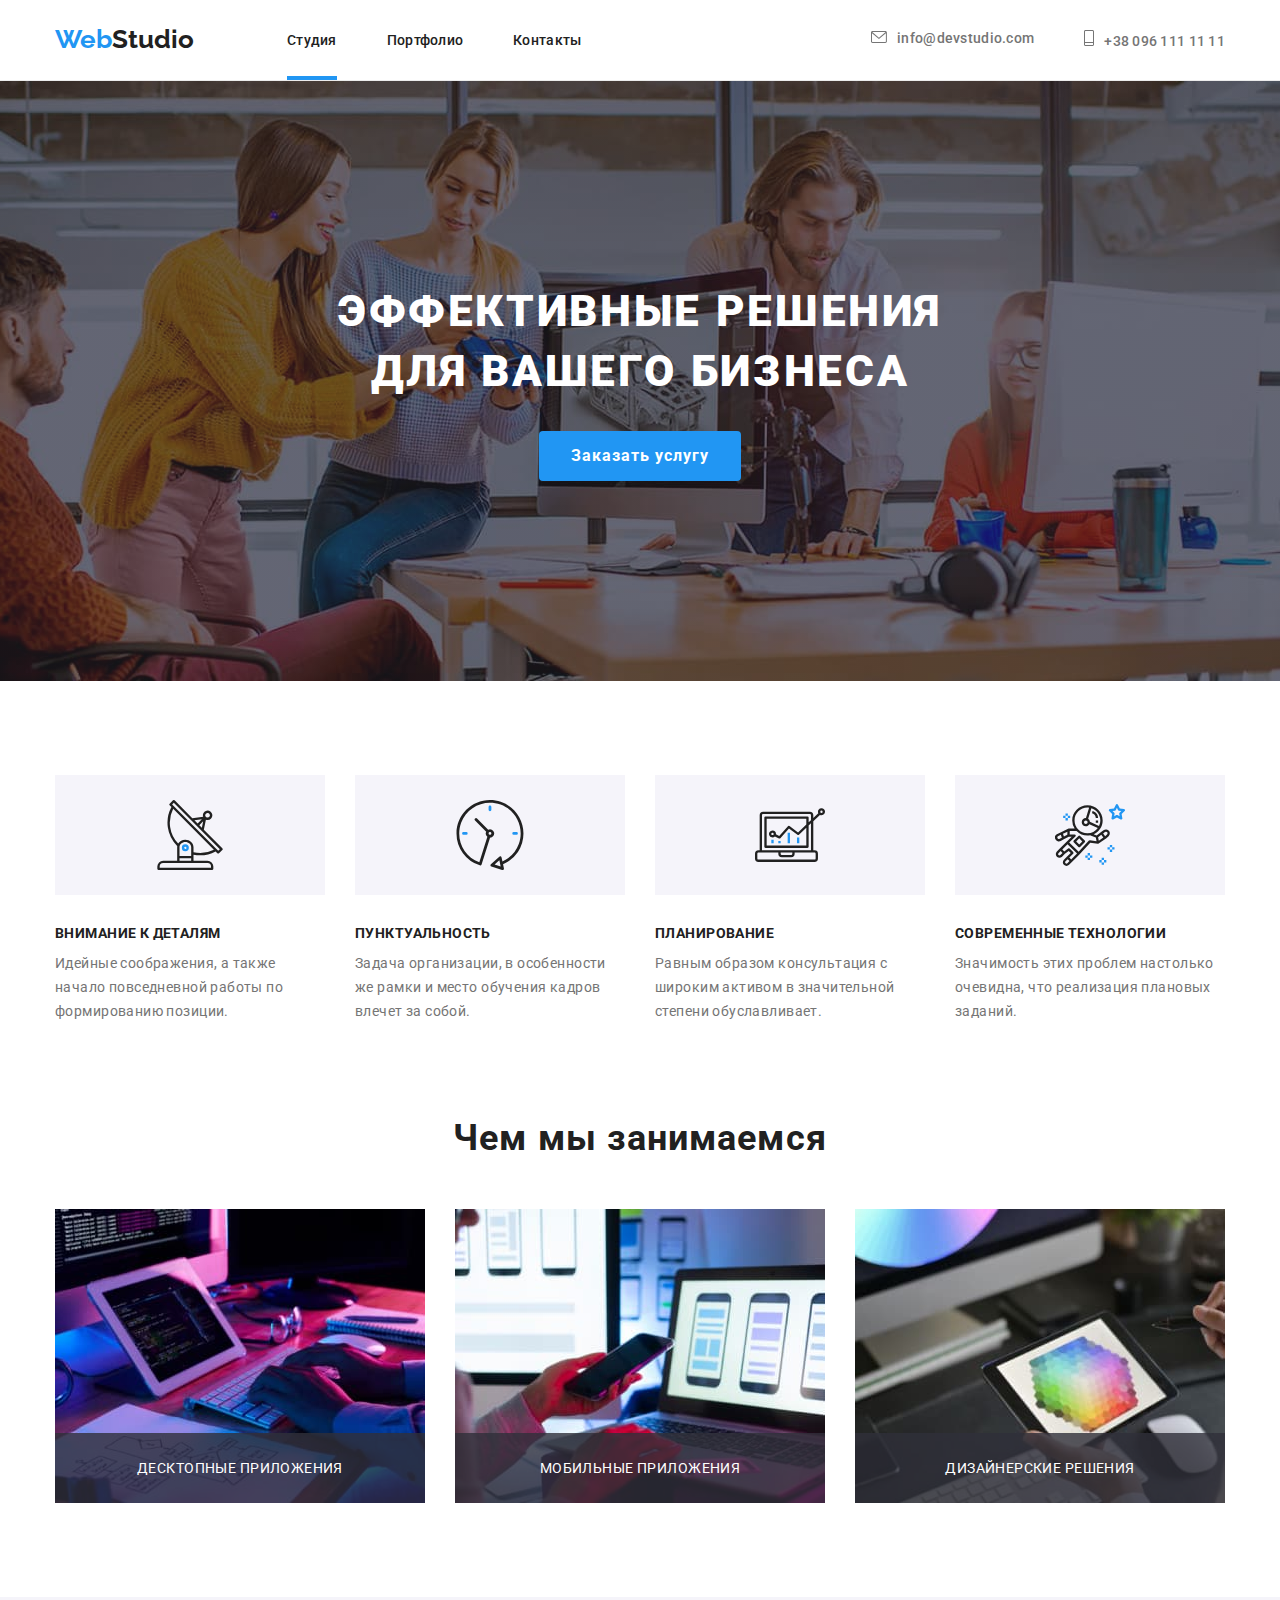
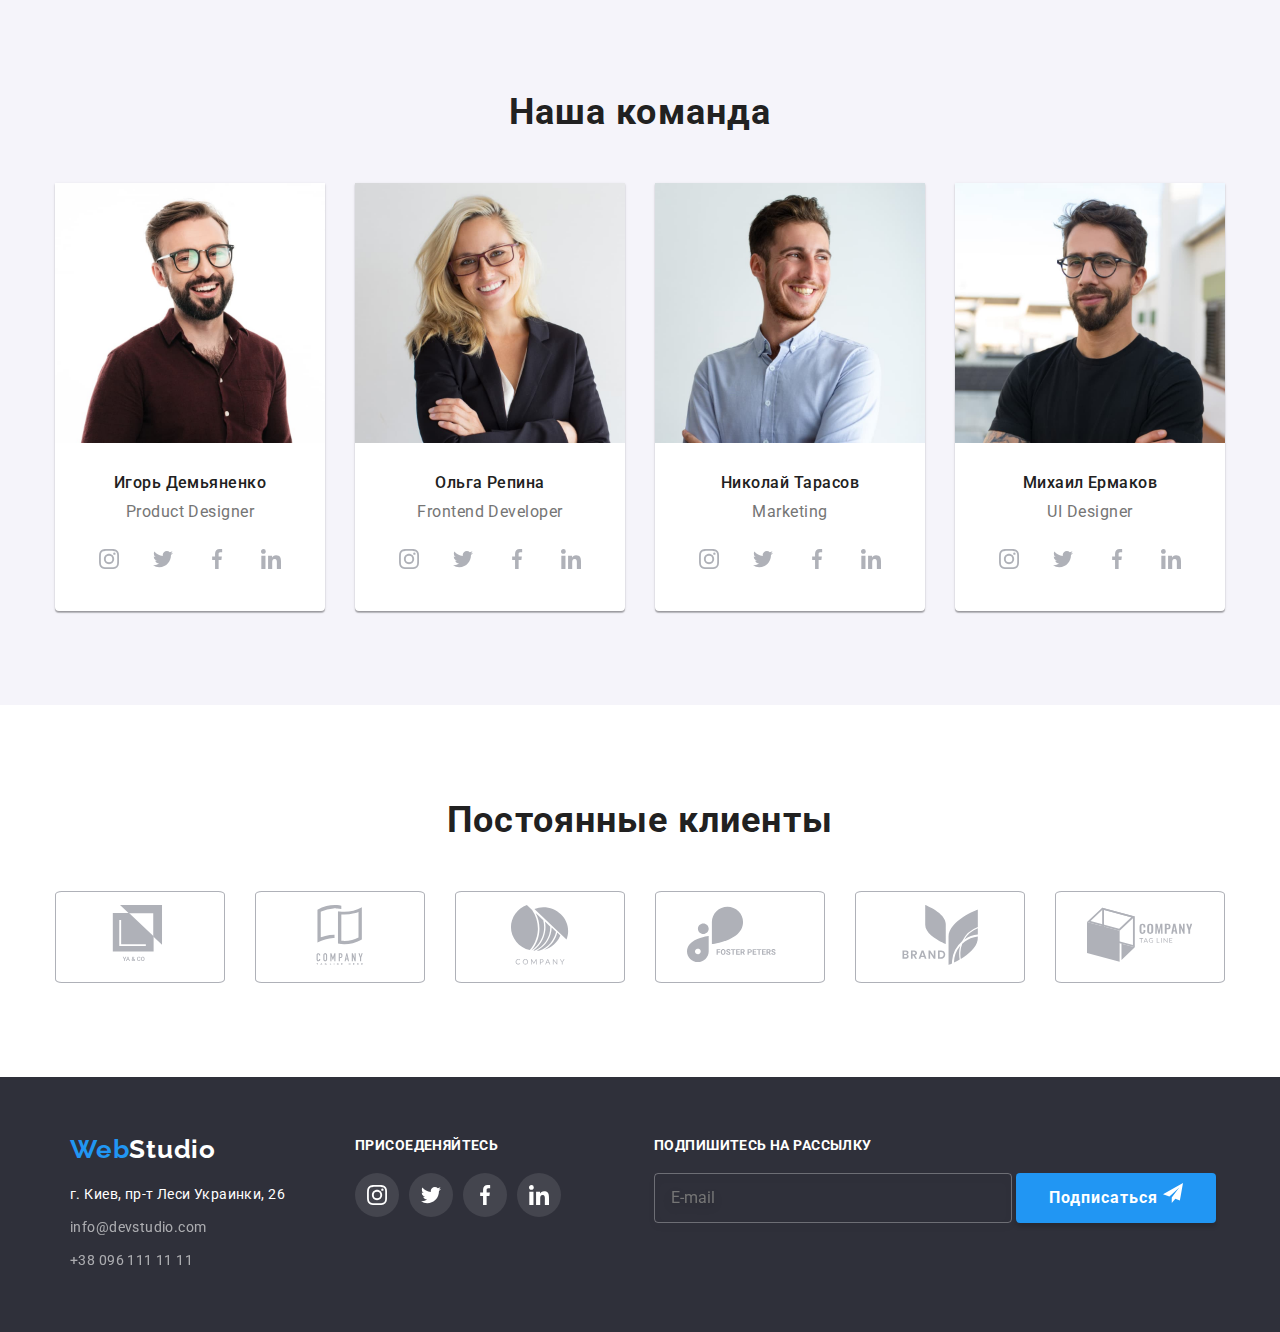
==== index.html @ 83a1de69 "first commit" ====
<!DOCTYPE html>
<html lang="ru">
<head>
    <meta charset="UTF-8">
    <meta http-equiv="X-UA-Compatible" content="IE=edge">
    <meta name="viewport" content="width=device-width, initial-scale=1.0">
    <title>Document</title>
    <link rel="preconnect" href="https://fonts.gstatic.com">
    <link href="https://fonts.googleapis.com/css2?family=Raleway:wght@700&family=Roboto:wght@400;500;700;900&display=swap" rel="stylesheet">
    <link rel="stylesheet" href="https://cdnjs.cloudflare.com/ajax/libs/modern-normalize/1.0.0/modern-normalize.min.css">
    <link rel="stylesheet" href="./css/styles.css">
</head>
<body>
    <header class="page-header">
        <div class="container">
            <nav class="container-nav">
                <a href="./index.html" class="logo">
                    <span class="span-logo">Web</span>Studio</a>
                <ul class="site-nav">
                    <li class="item"> <a href="./index.html" class="link-header current">Студия</a> </li>
                    <li class="item"> <a href="./portfolio.html" class="link-header">Портфолио</a> </li>
                    <li class="item"> <a href="" class="link-header">Контакты</a> </li>
                </ul>  
            </nav>
                <ul class="contact-info">
                    <li class="item"> 
                        <a href="mailto:info@devstudio.com" class="link">
                            <svg class="contact-icon" width="16px" height="12px">
                                <use href="./images/sprite.svg#icon-envelope"></use>
                            </svg>info@devstudio.com 
                        </a> 
                    </li>
                    <li class="item"> 
                        <a href="tel:+380961111111" class="link">
                            <svg class="contact-icon" width="10px" height="16px">
                                <use href="./images/sprite.svg#icon-cell"></use>
                            </svg>+38 096 111 11 11 
                        </a> 
                    </li>
                </ul>
       </div>
    </header>
    <main>
        <section class="hero overlay">
            <h1 class="order-header">Эффективные решения <br>для вашего бизнеса</h1>
            <button class="order-button" data-modal-open>Заказать услугу</button>
        </section>
        <section class="feauters">
            <div class="container">
                <h2 class="company-values">Наши Ценности</h2>
                <ul class="future-list">
                    <li class="item">
                    <div class="features-box-color">
                        <svg class="features-icon-svg">
                            <use href="./images/sprite.svg#icon-antenna"></use>
                        </svg>
                    </div>
                        <h3 class="paragraph-header">Внимание к деталям</h3>
                        <p class="paragraph-content">Идейные соображения, а также начало повседневной работы по формированию позиции.</p>
                    </li>
                    <li class="item">
                    <div class="features-box-color">
                        <svg class="features-icon-svg">
                            <use href="./images/sprite.svg#icon-clock"></use>
                        </svg>
                    </div>
                        <h3 class="paragraph-header">Пунктуальность</h3>
                        <p class="paragraph-content">Задача организации, в особенности же рамки и место обучения кадров влечет за собой.</p>
                    </li>
                    <li class="item">
                    <div class="features-box-color">
                        <svg class="features-icon-svg">
                            <use href="./images/sprite.svg#icon-diagram"></use>
                        </svg>
                    </div>
                        <h3 class="paragraph-header">Планирование</h3>
                        <p class="paragraph-content">Равным образом консультация с широким активом в значительной степени обуславливает.</p>
                    </li>
                    <li class="item">
                    <div class="features-box-color">
                        <svg class="features-icon-svg">
                            <use href="./images/sprite.svg#icon-astronaut"></use>
                        </svg>
                    </div>                  
                        <h3 class="paragraph-header">Современные технологии</h3>
                        <p class="paragraph-content">Значимость этих проблем настолько очевидна, что реализация плановых заданий.</p>
                    </li>
                </ul>
            </div>
        </section>
        <section class="section">
            <div class="container">
                <h2 class="our-work">Чем мы занимаемся</h2>
                <ul class="work-item">
                    <li class="img-item">
                        <img src="./images/box1.jpg" alt="" width="370">
                    <div class="overlay-img">
                        <p class="overlay-p">Десктопные приложения</p>
                    </div>
                    </li>
                    <li class="img-item">
                        <img src="./images/box2.jpg" alt="" width="370">
                    <div class="overlay-img">
                        <p class="overlay-p">Мобильные приложения</p>
                    </div>
                    </li>
                    <li class="img-item">
                        <img src="./images/box3.jpg" alt="" width="370">
                    <div class="overlay-img">
                        <p class="overlay-p">Дизайнерские решения</p>
                    </div>
                    </li>
                </ul>
            </div>
        </section>
            <section class="section team">
                <div class="container">
                    <h2 class="team-header">Наша команда</h2>
                    <ul class="member-list">
                        <li class="members card">
                            <img class="team-img" src="./images/img1.jpg" alt="Игорь Демьяненко" width="270">
                        <div class="member-cnt">
                            <h3 class="members-header">Игорь Демьяненко</h3>
                            <p class="position">Product Designer</p>
                            <ul class="socials-icons">
                                <li class="socials-icons-item">
                                    <a href="" class="socials-icons-link" target="_blank" rel="noopener noreferrer">
                                        <svg class="socials-icons-svg">
                                            <use href="./images/sprite.svg#icon-instagram"></use>
                                        </svg>
                                    </a>
                                </li>
                                <li class="socials-icons-item">
                                    <a href="" class="socials-icons-link" target="_blank" rel="noopener noreferrer">
                                        <svg class="socials-icons-svg">
                                            <use href="./images/sprite.svg#icon-twitter"></use>
                                        </svg>
                                    </a>
                                </li>
                                <li class="socials-icons-item">
                                    <a href="" class="socials-icons-link" target="_blank" rel="noopener noreferrer">
                                        <svg class="socials-icons-svg">
                                            <use href="./images/sprite.svg#icon-facebook"></use>
                                        </svg>
                                    </a>
                                </li>
                                <li class="socials-icons-item">
                                    <a href="" class="socials-icons-link" target="_blank" rel="noopener noreferrer">
                                        <svg class="socials-icons-svg">
                                            <use href="./images/sprite.svg#icon-linkedin"></use>
                                        </svg>
                                    </a>
                                </li>
                            </ul>
                        </div>
                        </li>
                    <li class="members card">
                        <img class="team-img" src="./images/img2.jpg" alt="Ольга Репина" width="270">
                        <div class="member-cnt">
                        <h3 class="members-header">Ольга Репина</h3>
                        <p class="position">Frontend Developer</p>
                        <ul class="socials-icons">
                            <li class="socials-icons-item">
                                <a href="" class="socials-icons-link">
                                    <svg class="socials-icons-svg">
                                        <use href="./images/sprite.svg#icon-instagram"></use>
                                    </svg>
                                </a>
                            </li>
                            <li class="socials-icons-item">
                                <a href="" class="socials-icons-link">
                                    <svg class="socials-icons-svg">
                                        <use href="./images/sprite.svg#icon-twitter"></use>
                                    </svg>
                                </a>
                            </li>
                            <li class="socials-icons-item">
                                <a href="" class="socials-icons-link">
                                    <svg class="socials-icons-svg">
                                        <use href="./images/sprite.svg#icon-facebook"></use>
                                    </svg>
                                </a>
                            </li>
                            <li class="socials-icons-item">
                                <a href="" class="socials-icons-link">
                                    <svg class="socials-icons-svg">
                                        <use href="./images/sprite.svg#icon-linkedin"></use>
                                    </svg>
                                </a>
                            </li>
                        </ul>
                        </div>
                    </li>
                    <li class="members card">
                        <img class="team-img" src="./images/img3.jpg" alt="Николай Тарасов" width="270">
                        <div class="member-cnt">
                        <h3 class="members-header">Николай Тарасов</h3>
                        <p class="position">Marketing</p>
                        <ul class="socials-icons">
                            <li class="socials-icons-item">
                                <a href="" class="socials-icons-link">
                                    <svg class="socials-icons-svg">
                                        <use href="./images/sprite.svg#icon-instagram"></use>
                                    </svg>
                                </a>
                            </li>
                            <li class="socials-icons-item">
                                <a href="" class="socials-icons-link">
                                    <svg class="socials-icons-svg">
                                        <use href="./images/sprite.svg#icon-twitter"></use>
                                    </svg>
                                </a>
                            </li>
                            <li class="socials-icons-item">
                                <a href="" class="socials-icons-link">
                                    <svg class="socials-icons-svg">
                                        <use href="./images/sprite.svg#icon-facebook"></use>
                                    </svg>
                                </a>
                            </li>
                            <li class="socials-icons-item">
                                <a href="" class="socials-icons-link">
                                    <svg class="socials-icons-svg">
                                        <use href="./images/sprite.svg#icon-linkedin"></use>
                                    </svg>
                                </a>
                            </li>
                        </ul>
                        </div>
                    </li>
                    <li class="members card">
                        <img class="team-img" src="./images/img4.jpg" alt="Михаил Ермаков" width="270">
                        <div class="member-cnt">
                        <h3 class="members-header">Михаил Ермаков</h3>
                        <p class="position">UI Designer</p>
                        <ul class="socials-icons">
                            <li class="socials-icons-item">
                                <a href="" class="socials-icons-link">
                                    <svg class="socials-icons-svg">
                                        <use href="./images/sprite.svg#icon-instagram"></use>
                                    </svg>
                                </a>
                            </li>
                            <li class="socials-icons-item">
                                <a href="" class="socials-icons-link">
                                    <svg class="socials-icons-svg">
                                        <use href="./images/sprite.svg#icon-twitter"></use>
                                    </svg>
                                </a>
                            </li>
                            <li class="socials-icons-item">
                                <a href="" class="socials-icons-link">
                                    <svg class="socials-icons-svg">
                                        <use href="./images/sprite.svg#icon-facebook"></use>
                                    </svg>
                                </a>
                            </li>
                            <li class="socials-icons-item">
                                <a href="" class="socials-icons-link">
                                    <svg class="socials-icons-svg">
                                        <use href="./images/sprite.svg#icon-linkedin"></use>
                                    </svg>
                                </a>
                            </li>
                        </ul>
                        </div>
                    </li>
                </ul>
                </div>
            </section>
            <section class="section">
                <div class="container">
                    <h2 class="our-work">Постоянные клиенты</h2>
                    <ul class="customer-icons">
                        <li class="customer-icons-item">
                            <a href="" class="customer-icons-link">
                                <svg class="customer-icons-svg">
                                    <use href="./images/sprite.svg#icon-logo-one"></use>
                                </svg>
                            </a>
                        </li>
                        <li class="customer-icons-item">
                            <a href="" class="customer-icons-link">
                                <svg class="customer-icons-svg">
                                    <use href="./images/sprite.svg#icon-logo-two"></use>
                                </svg>
                            </a>
                        </li>
                        <li class="customer-icons-item">
                            <a href="" class="customer-icons-link">
                                <svg class="customer-icons-svg">
                                    <use href="./images/sprite.svg#icon-logo-three"></use>
                                </svg>
                            </a>
                        </li>
                        <li class="customer-icons-item">
                            <a href="" class="customer-icons-link">
                                <svg class="customer-icons-svg">
                                    <use href="./images/sprite.svg#icon-logo-four"></use>
                                </svg>
                            </a>
                        </li>
                        <li class="customer-icons-item">
                            <a href="" class="customer-icons-link">
                                <svg class="customer-icons-svg">
                                    <use href="./images/sprite.svg#icon-logo-five"></use>
                                </svg>
                            </a>
                        </li>
                        <li class="customer-icons-item">
                            <a href="" class="customer-icons-link">
                                <svg class="customer-icons-svg">
                                    <use href="./images/sprite.svg#icon-logo-six"></use>
                                </svg>
                            </a>
                        </li>
                    </ul>
                </div>
            </section>
    </main>
    <footer class="contacs-footer">
        <div class="container">
            <div class="footer-cont ">
                <a href="./index.html" class="logo footer-link"><span class="span-logo">Web</span>Studio </a>
                   <address class="address-cnt">
                       <ul>
                            <li class="footer-list"> <a class="footer-link" href="https://goo.gl/maps/rLmu8nEPgyhnmsDD9" target="_blank" rel="noopener noreferrer"> г. Киев, пр-т Леси Украинки, 26 </a></li>
                            <li class="footer-list"> <a class="footer-link opacity-class" href="mailto:info@devstudio.com">info@devstudio.com </a> </li>
                            <li class="footer-list"> <a class="footer-link opacity-class" href="tel:+380961111111">+38 096 111 11 11 </a> </li>
                        </ul>
                   </address>
            </div>
            <div class="footer-join">
                <h3 class="footer-join-h">Присоеденяйтесь</h3>
                <ul class="footer-icons">
                    <li class="footer-icons-item">
                        <a href="" class="footer-icons-link">
                            <svg class="footer-icons-svg">
                                <use href="./images/sprite.svg#icon-instagram"></use>
                            </svg>
                        </a>
                    </li>
                    <li class="footer-icons-item">
                        <a href="" class="footer-icons-link">
                            <svg class="footer-icons-svg">
                                <use href="./images/sprite.svg#icon-twitter"></use>
                            </svg>
                        </a>
                    </li>
                    <li class="footer-icons-item">
                        <a href="" class="footer-icons-link">
                            <svg class="footer-icons-svg">
                                <use href="./images/sprite.svg#icon-facebook"></use>
                            </svg>
                        </a>
                    </li>
                    <li class="footer-icons-item">
                        <a href="" class="footer-icons-link">
                            <svg class="footer-icons-svg">
                                <use href="./images/sprite.svg#icon-linkedin"></use>
                            </svg>
                        </a>
                    </li>
                </ul>
            </div>
            <div class="subscribe">
                <h3 class="footer-join-h">Подпишитесь на рассылку</h3>
                <form class="form-footer">
                    <input type="email" name="user-email" class="form-text" placeholder="E-mail">
                        <button type="submit" class="subscribe-btn">Подписаться
                            <svg class="footer-icons-svg">
                                <use href="./images/sprite.svg#icon-subscribe"></use>
                            </svg> 
                        </button>
                </form>
            </div>
        </div>
   </footer>
    <div class="backdrop is-hidden" data-modal>
        <div class="modal">
            <button class="modal-close" data-modal-close>
                <svg class="cross-icon" width="16px" height="16px">
                    <use href="./images/sprite.svg#icon-cross"></use>
                </svg>
            </button>
            <p class="modal-title">Оставьте свои данные, мы вам перезвоним</p>
            <form class="form">
                <div class="form-field">
                    <label class="form-label">Имя</label>
                    <div class="form-input">
                        <svg class="cross-icon" width="18px" height="18px">
                            <use href="./images/sprite.svg#icon-person-black-18dp"></use>
                        </svg>
                        <input type="text" name="name">
                    </div>
                </div>
                <div class="form-field">
                    <label class="form-label">Телефон</label>
                    <div class="form-input">
                        <svg class="cross-icon" width="18px" height="18px">
                            <use href="./images/sprite.svg#icon-phone-black-18dp"></use>
                        </svg>
                        <input type="tel" name="tel">
                    </div>
                </div>
                <div class="form-field">
                    <label class="form-label">Почта</label>
                    <div class="form-input">
                        <svg class="cross-icon" width="18px" height="18px">
                            <use href="./images/sprite.svg#icon-email-black-18dp"></use>
                        </svg>
                        <input type="email" name="email">
                    </div>
                </div>
                <div class="form-field">
                    <label class="form-label">Комментарий</label>
                    <textarea class="form-textarea" name="comment" placeholder="Введите текст"></textarea>
                </div>
                <div class="form-field contract-block">
                    <label class="check">
                        <input class="check-input"
                        type="checkbox" 
                        required>
                        <svg class="checkbox-svg"
                            width="16px"
                            height="15px">
                            <use href="./images/sprite.svg#icon-Vector"></use>
                        </svg>
                        <span>Соглашаюсь с рассылкой и принимаю</span>
                        <a href="#" class="policy">Условия договора</a>
                    </label>
                </div>
                <button type="submit" class="subscribe-btn"> Отправить</button>
            </form>
        </div>
    </div>
    <script src="./js/modal.js"></script>
</body>
</html>
---- css/styles.css ----
:root{
    --primary-text-color: #757575;
    --title-text-color: #212121;
    --accent-color: #2196f3;
    --primary-white-color: #FFFFFF;
    --primary-bg-color: #F5F4FA;

}

body {
    font-family:'Roboto', sans-serif, 'Raleway', sans-serif;
    color: var(--title-text-color);
}
ul {
    list-style-type: none;
    margin: 0;
    padding: 0;
}
h1,h2,h3,p {
    margin: 0;
}
img {
    display: block;
    max-width: 100%;
}
.section {
    padding-top: 94px;
    padding-bottom: 94px;
}
.container {
    padding-left: 15px;
    padding-right: 15px;
    margin-left: auto;
    margin-right: auto;
    width: 1200px;
}
.page-header {
    border-bottom: 1px solid #ECECEC;
    padding-top: 25px;
    padding-bottom: 25px;
}
.page-header .container {
    display: flex;
    align-items: center;
}
.container-nav {
display: flex;
align-items: center;

}

.site-nav {
    display: flex;
    margin-left: 93px;
}
.site-nav .item {
    margin-right: 50px;
}

.site-nav .item:last-child {
    margin-right: 0px;
}

.contact-info {
    display: flex;
    margin-left: auto;
    color: var(--primary-text-color);
}
.contact-info .item + .item {
    margin-left: 50px;
}
.contact-icon {
    margin-right: 10px;
    fill: currentColor;
}
.logo {
    font-family: Raleway;
    font-weight: bold;
    font-size: 26px;
    text-decoration: none;
    color: inherit;
}
.logo .span-logo {
    color: var(--accent-color);
}

.link {
    display: block;
    font-size: 14px;
    font-weight: 500;
    line-height: 16px;
    letter-spacing: 0.02em;
    text-align: left;
    color: inherit;
    text-decoration: none;
    transition-duration: 250ms;
    transition-timing-function: cubic-bezier(0.4, 0, 0.2, 1);
}
.link-header {
    display: block;
    font-size: 14px;
    font-weight: 500;
    line-height: 16px;
    letter-spacing: 0.02em;
    text-align: left;
    color: inherit;
    text-decoration: none;
    transition-duration: 250ms;
    transition-timing-function: cubic-bezier(0.4, 0, 0.2, 1);
    position: relative;
    
}
.link-header::after {
    content: '';
    display: block;
    width: 100%;
    background: var(--accent-color);
    height: 4px;
    position: absolute;
    bottom: -32px;
    transition-duration: 250ms;
    transition-timing-function: cubic-bezier(0.4, 0, 0.2, 1);
}
.link-header::after {
    opacity: 0;
}
.link-header.current::after {
    opacity: 1;
}
.link-header:hover,
.link-header:focus{
    color: var(--accent-color);
}
.link:hover,
.link:focus{
    color: var(--accent-color);
}
.overlay {
    max-width: 1600px;
    height: 600px;
    margin-left: auto;
    margin-right: auto;
    background-image:linear-gradient(
        to right,
        rgba( 47, 48, 58, 0.4),
        rgba( 47, 48, 58, 0.4)
    ), 
    url(../images/overlay.jpg);
    background-size: cover;
    background-position: center;
    background-repeat: no-repeat;
}
.hero {
    background-color:#2F303A;
    text-align: center;
    padding-bottom: 200px;
    padding-top: 200px;
}
.hero .order-header {
    margin-top: 0px;
    margin-bottom: 30px;
    color: var(--primary-white-color);
    font-size: 44px;
    font-weight: 900;
    line-height: 60px;
    letter-spacing: 0.06em;
    text-align: center;
    text-transform: uppercase;
}
.order-button {
    display: inline;
}
.hero .order-button {
    color: var(--primary-white-color);
    background-color: var(--accent-color);
    padding: 10px 32px;
    font-family: Roboto;
    font-size: 16px;
    font-weight: 700;
    line-height: 30px;
    letter-spacing: 0.06em;  
    border: none;  
    border-radius: 4px;
}
.company-values {
    display: none;
}
.future-list {
    display: flex;
    flex-wrap: wrap;
}
.future-list .item {
    width: 270px;
}
.future-list .item:not(:last-child) {
    margin-right: 30px;
}

.feauters {
    padding-top: 94px;
}

.feauters .paragraph-header {
    font-size: 14px;
    font-weight: 700;
    line-height: 16px;
    letter-spacing: 0.03em;
    text-align: left;
    text-transform: uppercase;
    margin-bottom: 10px;
}
.feauters .paragraph-content {
    color: var(--primary-text-color);
    font-size: 14px;
    font-weight: 400;
    line-height: 24px;
    letter-spacing: 0.03em;
    text-align: left;  
}
.features-box-color {
    height: 120px;
    margin-bottom: 30px;
    background-color: #F5F4FA;
    display: flex;
    justify-content: center;
    align-items: center;
}
.features-icon-svg {
    width: 70px;
    height: 70px;

}
.our-work  {
    font-size: 36px;    
    font-weight: 700;
    line-height: 42px;
    letter-spacing: 0.03em;
    text-align: center;
    margin-bottom: 50px;
    margin-top: 0px;
}
.work-item {
    display: flex;

}
.img-item {
    margin-left: 30px;
    position: relative;
}
.work-item .img-item:first-child {
    margin-left: 0px;
}
.overlay-img {
    display: flex;
    text-align: center;
    background-color: rgba(47, 48, 58, 0.8);
    position: absolute;
    width: 100%;
    height: 70px;
    bottom: 0px;
}
.overlay-p {
    position: absolute;
    width: 100%;
    top: 50%;
    left: 50%;
    transform: translate(-50%, -50%);
    font-size: 14px;
    line-height: 16px;
    letter-spacing: 0.03em;
    color: var(--primary-white-color);
    text-transform: uppercase;
    
}
.team {
    background-color: var(--primary-bg-color);
    padding-top: 94px;
}
.team .team-header {
    font-size: 36px;
    font-weight: 700;
    line-height: 42px;
    letter-spacing: 0.03em;
    text-align: center;
    margin-bottom: 50px;
    margin-top: 0px;
}
.team .members-header {
    font-size: 16px;
    font-weight: 500;
    line-height: 19px;
    letter-spacing: 0.03em;
    margin: 0px 0px 10px 0px;
}
.team .position {
    color: var(--primary-text-color);
    font-size: 16px;
    font-weight: 400;
    line-height: 19px;
    letter-spacing: 0.03em;
    margin: 0px 0px 16px 0px;
}
.member-list {
    display: flex;
}
.member-list .members {
    margin-left: 30px;
    text-align: center;
}
.member-list .members:first-child {
    margin-left: 0px;
}
.team-img {
    display: block;
    max-width: 100%;
}
.member-cnt {
    padding-top: 30px;
    padding-bottom: 30px;
}
.socials-icons {
    display: inline-flex;
}
.socials-icons-item:not(:last-child) {
    margin-right: 10px;
}
.socials-icons-link {
    display: flex;
    align-items: center;
    justify-content: center;
    width: 44px;
    height: 44px;
    border-radius: 50%;
    background-color: var(--primary-white-color);
    transition-duration: 250ms;
    transition-timing-function: cubic-bezier(0.4, 0, 0.2, 1);
}
.socials-icons-link:hover, 
.socials-icons-link:focus {
    background-color: var(--accent-color);
}
.socials-icons-link:hover .socials-icons-svg, 
.socials-icons-link:focus .socials-icons-svg {
    fill: var(--primary-white-color); 
}
.socials-icons-svg {
    width: 20px;
    height: 20px;
    fill: #AFB1B8;
}
.customer-icons {
    display: inline-flex;
}
.customer-icons-item {
    border: 1px solid #AFB1B8;
    border-radius: 4%;
    height: 92px;
    width: 170px;
    display: flex;
    justify-content: center;
    align-items: center;
    cursor: pointer;
    fill: #AFB1B8;
    transition-duration: 250ms;
    transition-timing-function: cubic-bezier(0.4, 0, 0.2, 1);
}
.customer-icons-item:not(:last-child) {
    margin-right: 30px;
}
.customer-icons-svg {
    width: 106px;
    height: 60px;
    fill: inherit;
}
.customer-icons-item:focus, 
.customer-icons-item:hover {
    color: var(--accent-color);
    border-color: var(--accent-color);
    fill: var(--accent-color);
}
.contacs-footer {
    background: #2F303A;
    padding-top: 60px;
    padding-bottom: 60px;
}
.contacs-footer .container {
    display: flex;
}
.footer-link{
    color: var(--primary-white-color);
    text-decoration: none;
    font-size: 14px;
    font-weight: 400;
    line-height: 24px;
    letter-spacing: 0.03em;
    text-align: left;  
}
.footer-icons {
    display: inline-flex;
}
.footer-icons-item:not(:last-child) {
    margin-right: 10px;
}
.footer-icons-link {
    display: flex;
    align-items: center;
    justify-content: center;
    width: 44px;
    height: 44px;
    border-radius: 50%;
    background-color:rgba(255, 255, 255, 0.1);
    transition-duration: 250ms;
    transition-timing-function: cubic-bezier(0.4, 0, 0.2, 1);
}
.footer-icons-link:hover, 
.footer-icons-link:focus {
    background-color: var(--accent-color);
}
.footer-icons-link:hover .footer-icons-svg, 
.footer-icons-link:focus .footer-icons-svg {
    fill: var(--primary-white-color);
    
}
.footer-icons-svg {
    width: 20px;
    height: 20px;
    fill:var(--primary-white-color);
}
.address-cnt {
    margin-top: 20px;
    font-style: normal;
}
.footer-list {
    margin-bottom: 9px;
}
.footer-list:last-child {
    margin-bottom: 0px;
}
.opacity-class{
    opacity: 60%;
}
.contacs-footer .logo {
    font-family: Raleway;
    font-weight: bold;
    font-size: 26px;
    text-decoration: none;
}
.footer-join {
    margin-right: 93px;
}
.footer-join-h {
    font-size: 14px;
    font-style: normal;
    font-weight: 700;
    line-height: 16px;
    letter-spacing: 0.03em;
    text-transform: uppercase;
    color: var(--primary-white-color);   
    margin-bottom: 20px;
}
.form-text {
    background: transparent;
    width: 358px;
    height: 50px;
    border: 1px solid rgba(255, 255, 255, 0.3);
    box-sizing: border-box;
    filter: drop-shadow(0px 4px 4px rgba(0, 0, 0, 0.15));
    border-radius: 4px;
    padding-left: 16px;
}
.subscribe-btn {
    color: var(--primary-white-color);
    background-color: var(--accent-color);
    font-size: 16px;
    font-weight: 700;
    line-height: 30px;
    letter-spacing: 0.06em;  
    border: none;  
    width: 200px;
    height: 50px;
    background: #2196F3;
    box-shadow: 0px 4px 4px rgba(0, 0, 0, 0.15);
    border-radius: 4px;
}
.button-list {
    display: flex;
    justify-content: center;
}
.list-for-button {
    margin-right: 8px;
}
.list-for-button:last-child {
    margin-right: 0px;
}
.button {
    border-radius: 4px;
    border: none;
    padding: 6px 22px;
    font-size: 16px;
    font-weight: 500;
    line-height: 26px;
    letter-spacing: 0.03em;
    background-color: var(--primary-bg-color);
    text-decoration: none;
    color: var(--title-text-color); 
    text-align: center; 
    transition-duration: 250ms;
    transition-timing-function: cubic-bezier(0.4, 0, 0.2, 1);  
}

.button-list li button:hover , 
.button-list li button:focus {
    background-color: var(--accent-color);
    color: var(--primary-white-color);
}
.buttons {
    padding-bottom: 0px;
}
.main-info {
    margin-left: auto;
    margin-right: auto;
    margin-top: 50px;
    display: block;
}
.flex-container {
    display: flex;
    flex-wrap: wrap;
}
.flex-elements {
    width: calc((100% - 2 * 30px) / 3);
    margin-right: 30px;
    margin-bottom: 30px;
}
.flex-elements:nth-child(3n) {
    margin-right: 0px;
}
.flex-elements:nth-last-child(-n +3 ) {
    margin-bottom: 0px;
}
.flex-link {
    display: block;
    transition-duration: 250ms;
    transition-timing-function: cubic-bezier(0.4, 0, 0.2, 1);
}
.flex-link:hover, 
.flex-link:focus {
    box-shadow: 0px 1px 1px rgba(0, 0, 0, 0.12), 0px 4px 4px rgba(0, 0, 0, 0.06), 1px 4px 6px rgba(0, 0, 0, 0.16);;
    color: inherit;
}
.flex-image {
    display: block;
}
.flex-text-cnt {
    border: 1px solid #EEEEEE;
    border-top: none;
    padding: 20px 24px;
}
.overlay-thumb {
    position: relative;
    color: var(--primary-white-color);
    font-size: 18px;    
    font-weight: 400;
    line-height: 28px;
    letter-spacing: 0.03em;
    overflow: hidden;
}
.overlay-text {
    display: inline-block;
    position: absolute;
    top: 0%;
    right: 0%;
    width: 100%;
    height: 100%;
    transform: translateY(100%);
    background-color:rgba(33, 150, 243, 0.9);
    opacity: 0;
    transition-duration: 250ms;
    transition-timing-function: cubic-bezier(0.4, 0, 0.2, 1);
    padding: 63px 24px ;
}
.flex-link:hover .overlay-text,
.flex-link:focus .overlay-text{
    opacity: 1;
    transform: translateY(0);
}
.main-info .info-header{
    font-size: 18px;
    font-weight: 700;
    line-height: 36px;
    letter-spacing: 0.06em;
    text-align: left;
    margin: 0px 0px 4px 0px;
}
.main-info .info-contant{
    color: var(--primary-text-color);
    font-size: 16px;
    font-weight: 400;
    line-height: 30px;
    letter-spacing: 0.03em;
    text-align: left;
    margin: 0px;
}
.card {
    border-radius: 0px 0px 4px 4px;
    box-shadow: 0px 1px 3px rgba(0, 0, 0, 0.12), 0px 1px 1px rgba(0, 0, 0, 0.14), 0px 2px 1px rgba(0, 0, 0, 0.2);
    background-color: var(--primary-white-color);
}
.footer-cont {
    padding-left: 15px;
    padding-right: 70px;
}
.backdrop {
    position: fixed;
    top: 0;
    left: 0;
    width: 100%;
    height: 100%;
    background-color: rgba(0, 0, 0, 0.2);
    transition-duration: 250ms;
    transition-timing-function: cubic-bezier(0.4, 0, 0.2, 1);
}
.is-hidden {
    opacity: 0;
    visibility: hidden;
    pointer-events: none;
}
.modal {
    background-color: var(--primary-white-color);
    width: 528px;
    height: 581px;
    position: absolute;
    top: 50%;
    left: 50%;
    transform: translate(-50%, -50%);
    padding: 40px;
}
.modal-close {
    position: absolute;
    top: 8px;
    right: 8px;
    width: 30px;
    height: 30px;
    border-radius: 50%;
    border: 1px solid rgba(0, 0, 0, 0.1);
    background-color: transparent;
    display: flex;
    justify-content: center;
    align-items: center;
}
.modal-title {
    text-align: center;
    font-style: normal;
    font-weight: bold;
    font-size: 20px;
    line-height: 23px;
    letter-spacing: 0.03em;
    margin-bottom: 12px;
}
.form-field {
    margin-bottom: 10px;
}
.form-input {
    display: block;
    border: 1px solid rgba(33, 33, 33, 0.2);
    box-sizing: border-box;
    border-radius: 4px;
    width: 100%;
    height: 40px;
    padding-left: 42px;
    position: relative;
    transition-duration: 250ms;
    transition-timing-function: cubic-bezier(0.4, 0, 0.2, 1);
}
.form-input:focus-within {
    border-color: var(--accent-color);
}
.form-input .cross-icon {
    position: absolute;
    left: 10px;
    top: 50%;
    transform: translate(0, -50%);
    transition-duration: 250ms;
    transition-timing-function: cubic-bezier(0.4, 0, 0.2, 1);
}
.form-input:focus-within > .cross-icon {
    fill: var(--accent-color);
}
.modal-close:focus-within > .cross-icon {
    fill: var(--accent-color);
}
.form-input input {
    border: 0;
    height: 100%;
    width: 100%;
    padding-right: 15px;
}
.form-input input:focus {
    outline: none;
}
.form-textarea {
    display: block;
    border: 1px solid rgba(33, 33, 33, 0.2);
    box-sizing: border-box;
    border-radius: 4px;
    width: 100%;
    height: 120px;
    resize: none;
    padding: 12px 16px;
}
.form-textarea:focus {
    outline: none;
    border: 1px solid var(--accent-color);
}
.contract-block {
    margin: 20px 13px 0;
    font-size: 14px;
    line-height: 24px;
    letter-spacing: 0.03em;
    color: var(--primary-text-color);
}
.form .subscribe-btn {
    display: block;
    margin: 30px auto 0;
}
.form-label {
    font-size: 12px;
    font-style: normal;
    font-weight: 400;
    line-height: 14px;
    letter-spacing: 0.01em;
    text-align: left;
    color: var(--primary-text-color);
}
.policy {
    color: var(--accent-color);
}
.check-input {
    position: absolute;
    -webkit-appearance: none;
    appearance: none;
}
.checkbox-svg {
    position: absolute;
    margin-left: -20px;
    margin-bottom: -2px;
    border: 2px solid var(--primary-text-color);
    border-radius: 2px;
    cursor: pointer;
    fill: transparent;
}
.check-input:hover + .checkbox-svg,
.check-input:focus + .checkbox-svg{
    border-color: var(--accent-color);
}
.check-input:checked + .checkbox-svg {
    background-color: var(--accent-color);
    fill: var(--primary-white-color);
    border-color: transparent;
}
.check {
    padding-left: 15px;
}
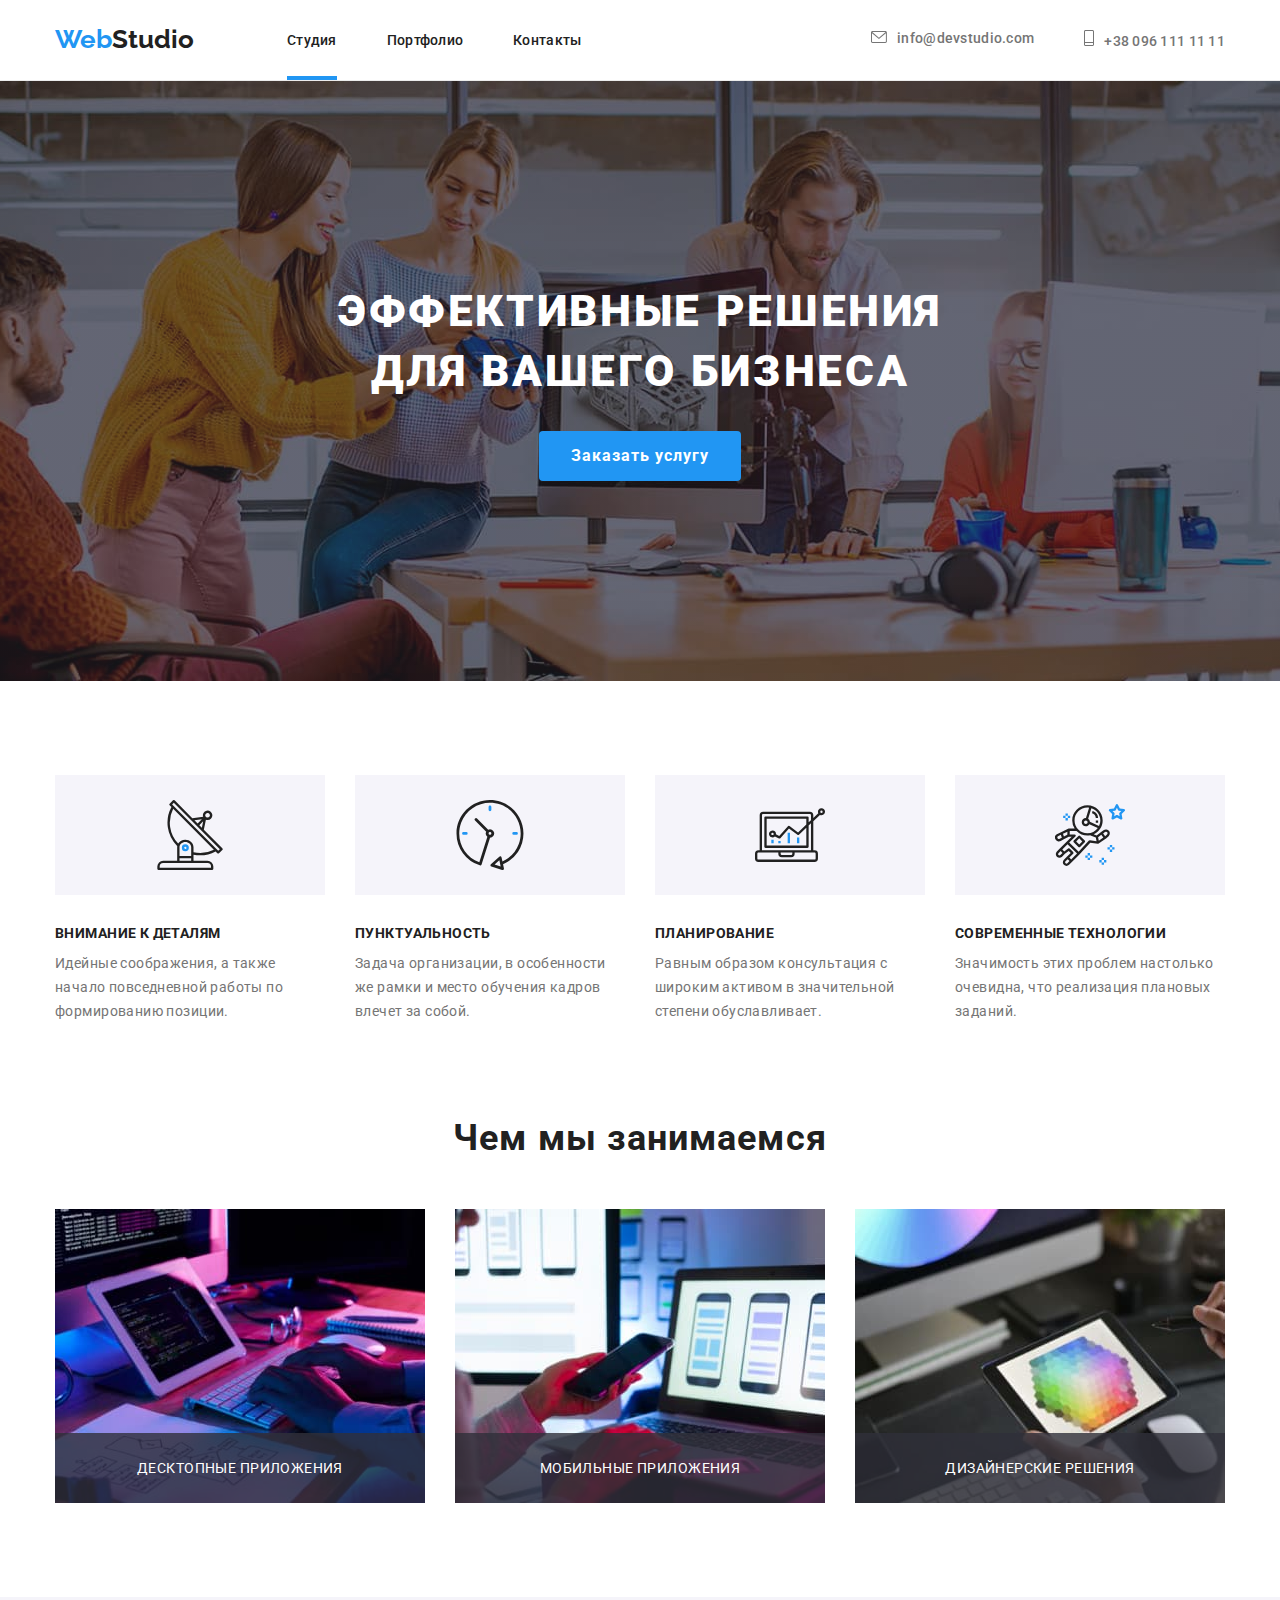
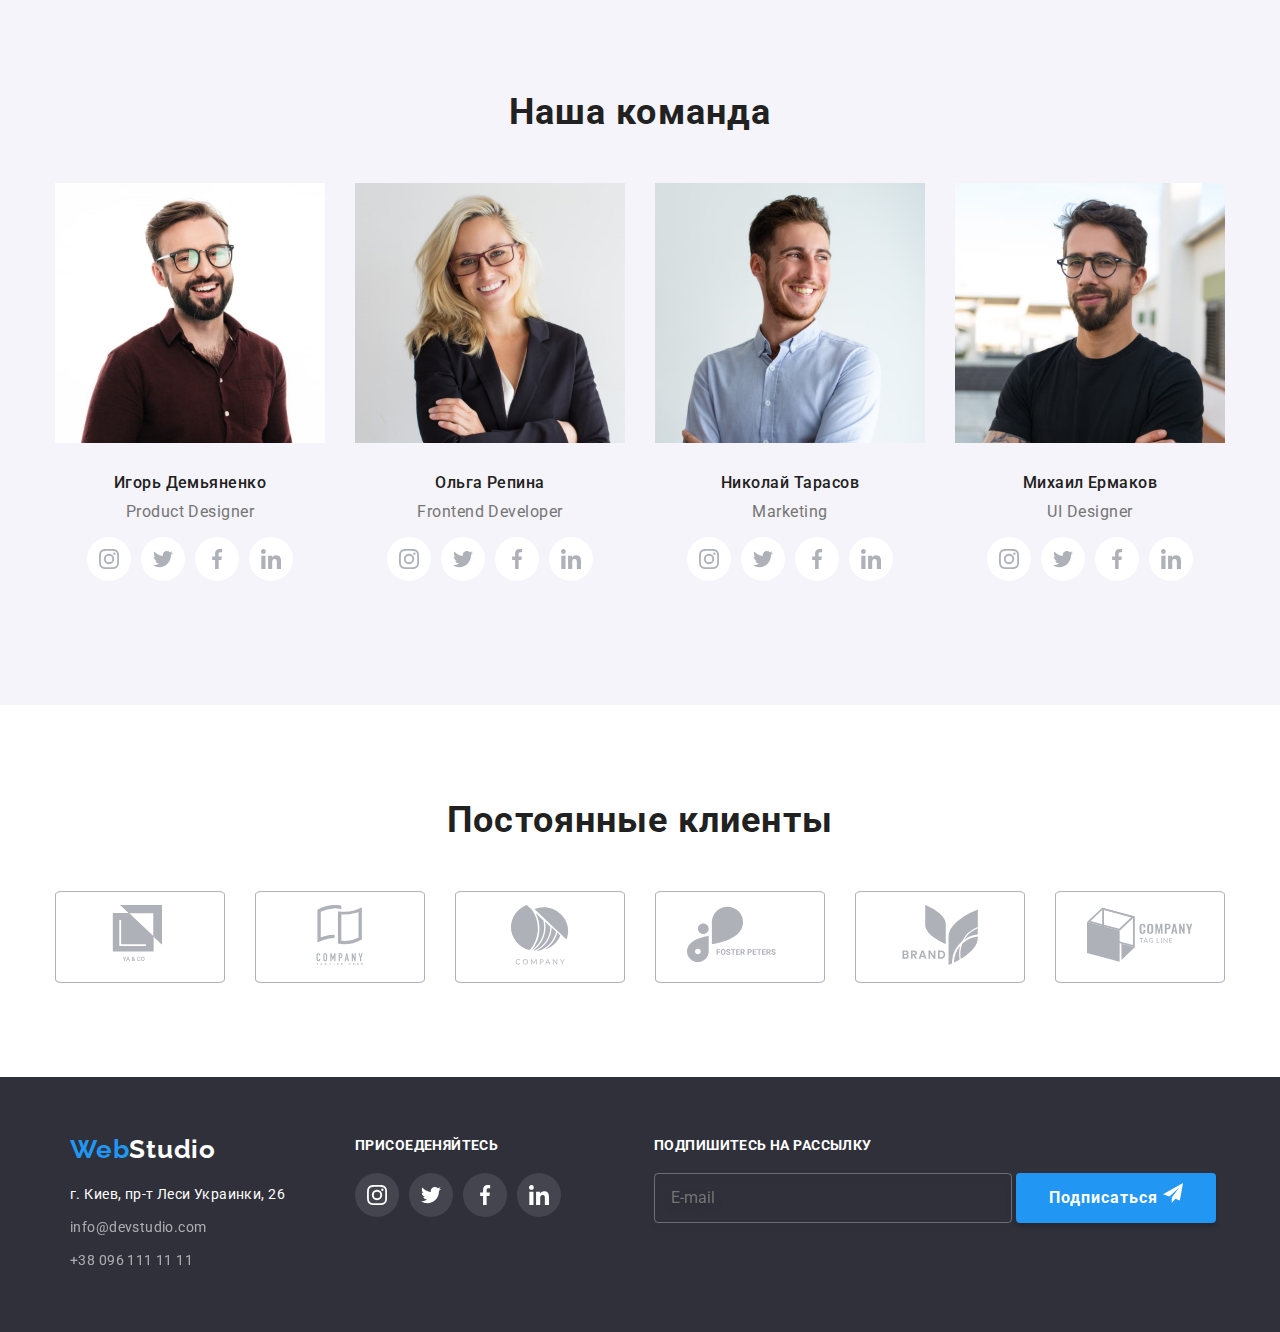
==== commit 599274f8: "BEM commit" ====
--- a/index.html
+++ b/index.html
@@ -13,24 +13,24 @@
 <body>
     <header class="page-header">
         <div class="container">
-            <nav class="container-nav">
+            <nav class="nav-bar">
                 <a href="./index.html" class="logo">
                     <span class="span-logo">Web</span>Studio</a>
                 <ul class="site-nav">
-                    <li class="item"> <a href="./index.html" class="link-header current">Студия</a> </li>
-                    <li class="item"> <a href="./portfolio.html" class="link-header">Портфолио</a> </li>
-                    <li class="item"> <a href="" class="link-header">Контакты</a> </li>
+                    <li class="site-nav__item"> <a href="./index.html" class="link-header current">Студия</a> </li>
+                    <li class="site-nav__item"> <a href="./portfolio.html" class="link-header">Портфолио</a> </li>
+                    <li class="site-nav__item"> <a href="" class="link-header">Контакты</a> </li>
                 </ul>  
             </nav>
-                <ul class="contact-info">
-                    <li class="item"> 
+                <ul class="contact">
+                    <li class="contact-item"> 
                         <a href="mailto:info@devstudio.com" class="link">
                             <svg class="contact-icon" width="16px" height="12px">
                                 <use href="./images/sprite.svg#icon-envelope"></use>
                             </svg>info@devstudio.com 
                         </a> 
                     </li>
-                    <li class="item"> 
+                    <li class="contact-item"> 
                         <a href="tel:+380961111111" class="link">
                             <svg class="contact-icon" width="10px" height="16px">
                                 <use href="./images/sprite.svg#icon-cell"></use>
@@ -48,37 +48,37 @@
         <section class="feauters">
             <div class="container">
                 <h2 class="company-values">Наши Ценности</h2>
-                <ul class="future-list">
-                    <li class="item">
-                    <div class="features-box-color">
-                        <svg class="features-icon-svg">
+                <ul class="feauters-list">
+                    <li class="feauters-item">
+                    <div class="features-box__color">
+                        <svg class="features-icon__svg">
                             <use href="./images/sprite.svg#icon-antenna"></use>
                         </svg>
                     </div>
                         <h3 class="paragraph-header">Внимание к деталям</h3>
                         <p class="paragraph-content">Идейные соображения, а также начало повседневной работы по формированию позиции.</p>
                     </li>
-                    <li class="item">
-                    <div class="features-box-color">
-                        <svg class="features-icon-svg">
+                    <li class="feauters-item">
+                    <div class="features-box__color">
+                        <svg class="features-icon__svg">
                             <use href="./images/sprite.svg#icon-clock"></use>
                         </svg>
                     </div>
                         <h3 class="paragraph-header">Пунктуальность</h3>
                         <p class="paragraph-content">Задача организации, в особенности же рамки и место обучения кадров влечет за собой.</p>
                     </li>
-                    <li class="item">
-                    <div class="features-box-color">
-                        <svg class="features-icon-svg">
+                    <li class="feauters-item">
+                    <div class="features-box__color">
+                        <svg class="features-icon__svg">
                             <use href="./images/sprite.svg#icon-diagram"></use>
                         </svg>
                     </div>
                         <h3 class="paragraph-header">Планирование</h3>
                         <p class="paragraph-content">Равным образом консультация с широким активом в значительной степени обуславливает.</p>
                     </li>
-                    <li class="item">
-                    <div class="features-box-color">
-                        <svg class="features-icon-svg">
+                    <li class="feauters-item">
+                    <div class="features-box__color">
+                        <svg class="features-icon__svg">
                             <use href="./images/sprite.svg#icon-astronaut"></use>
                         </svg>
                     </div>                  
@@ -92,19 +92,19 @@
             <div class="container">
                 <h2 class="our-work">Чем мы занимаемся</h2>
                 <ul class="work-item">
-                    <li class="img-item">
+                    <li class="work-item__img">
                         <img src="./images/box1.jpg" alt="" width="370">
                     <div class="overlay-img">
                         <p class="overlay-p">Десктопные приложения</p>
                     </div>
                     </li>
-                    <li class="img-item">
+                    <li class="work-item__img">
                         <img src="./images/box2.jpg" alt="" width="370">
                     <div class="overlay-img">
                         <p class="overlay-p">Мобильные приложения</p>
                     </div>
                     </li>
-                    <li class="img-item">
+                    <li class="work-item__img">
                         <img src="./images/box3.jpg" alt="" width="370">
                     <div class="overlay-img">
                         <p class="overlay-p">Дизайнерские решения</p>
@@ -117,36 +117,36 @@
                 <div class="container">
                     <h2 class="team-header">Наша команда</h2>
                     <ul class="member-list">
-                        <li class="members card">
-                            <img class="team-img" src="./images/img1.jpg" alt="Игорь Демьяненко" width="270">
+                        <li class="member-list__card">
+                            <img class="member-img" src="./images/img1.jpg" alt="Игорь Демьяненко" width="270">
                         <div class="member-cnt">
                             <h3 class="members-header">Игорь Демьяненко</h3>
-                            <p class="position">Product Designer</p>
+                            <p class="member-position">Product Designer</p>
                             <ul class="socials-icons">
-                                <li class="socials-icons-item">
-                                    <a href="" class="socials-icons-link" target="_blank" rel="noopener noreferrer">
-                                        <svg class="socials-icons-svg">
+                                <li class="socials-icons__item">
+                                    <a href="" class="socials-icons__link" target="_blank" rel="noopener noreferrer">
+                                        <svg class="socials-icons__svg">
                                             <use href="./images/sprite.svg#icon-instagram"></use>
                                         </svg>
                                     </a>
                                 </li>
-                                <li class="socials-icons-item">
-                                    <a href="" class="socials-icons-link" target="_blank" rel="noopener noreferrer">
-                                        <svg class="socials-icons-svg">
+                                <li class="socials-icons__item">
+                                    <a href="" class="socials-icons__link" target="_blank" rel="noopener noreferrer">
+                                        <svg class="socials-icons__svg">
                                             <use href="./images/sprite.svg#icon-twitter"></use>
                                         </svg>
                                     </a>
                                 </li>
-                                <li class="socials-icons-item">
-                                    <a href="" class="socials-icons-link" target="_blank" rel="noopener noreferrer">
-                                        <svg class="socials-icons-svg">
+                                <li class="socials-icons__item">
+                                    <a href="" class="socials-icons__link" target="_blank" rel="noopener noreferrer">
+                                        <svg class="socials-icons__svg">
                                             <use href="./images/sprite.svg#icon-facebook"></use>
                                         </svg>
                                     </a>
                                 </li>
-                                <li class="socials-icons-item">
-                                    <a href="" class="socials-icons-link" target="_blank" rel="noopener noreferrer">
-                                        <svg class="socials-icons-svg">
+                                <li class="socials-icons__item">
+                                    <a href="" class="socials-icons__link" target="_blank" rel="noopener noreferrer">
+                                        <svg class="socials-icons__svg">
                                             <use href="./images/sprite.svg#icon-linkedin"></use>
                                         </svg>
                                     </a>
@@ -154,36 +154,36 @@
                             </ul>
                         </div>
                         </li>
-                    <li class="members card">
-                        <img class="team-img" src="./images/img2.jpg" alt="Ольга Репина" width="270">
+                    <li class="member-list__card">
+                        <img class="member-img" src="./images/img2.jpg" alt="Ольга Репина" width="270">
                         <div class="member-cnt">
                         <h3 class="members-header">Ольга Репина</h3>
-                        <p class="position">Frontend Developer</p>
+                        <p class="member-position">Frontend Developer</p>
                         <ul class="socials-icons">
-                            <li class="socials-icons-item">
-                                <a href="" class="socials-icons-link">
-                                    <svg class="socials-icons-svg">
+                            <li class="socials-icons__item">
+                                <a href="" class="socials-icons__link">
+                                    <svg class="socials-icons__svg">
                                         <use href="./images/sprite.svg#icon-instagram"></use>
                                     </svg>
                                 </a>
                             </li>
-                            <li class="socials-icons-item">
-                                <a href="" class="socials-icons-link">
-                                    <svg class="socials-icons-svg">
+                            <li class="socials-icons__item">
+                                <a href="" class="socials-icons__link">
+                                    <svg class="socials-icons__svg">
                                         <use href="./images/sprite.svg#icon-twitter"></use>
                                     </svg>
                                 </a>
                             </li>
-                            <li class="socials-icons-item">
-                                <a href="" class="socials-icons-link">
-                                    <svg class="socials-icons-svg">
+                            <li class="socials-icons__item">
+                                <a href="" class="socials-icons__link">
+                                    <svg class="socials-icons__svg">
                                         <use href="./images/sprite.svg#icon-facebook"></use>
                                     </svg>
                                 </a>
                             </li>
-                            <li class="socials-icons-item">
-                                <a href="" class="socials-icons-link">
-                                    <svg class="socials-icons-svg">
+                            <li class="socials-icons__item">
+                                <a href="" class="socials-icons__link">
+                                    <svg class="socials-icons__svg">
                                         <use href="./images/sprite.svg#icon-linkedin"></use>
                                     </svg>
                                 </a>
@@ -191,36 +191,36 @@
                         </ul>
                         </div>
                     </li>
-                    <li class="members card">
-                        <img class="team-img" src="./images/img3.jpg" alt="Николай Тарасов" width="270">
+                    <li class="member-list__card">
+                        <img class="member-img" src="./images/img3.jpg" alt="Николай Тарасов" width="270">
                         <div class="member-cnt">
                         <h3 class="members-header">Николай Тарасов</h3>
-                        <p class="position">Marketing</p>
+                        <p class="member-position">Marketing</p>
                         <ul class="socials-icons">
-                            <li class="socials-icons-item">
-                                <a href="" class="socials-icons-link">
-                                    <svg class="socials-icons-svg">
+                            <li class="socials-icons__item">
+                                <a href="" class="socials-icons__link">
+                                    <svg class="socials-icons__svg">
                                         <use href="./images/sprite.svg#icon-instagram"></use>
                                     </svg>
                                 </a>
                             </li>
-                            <li class="socials-icons-item">
-                                <a href="" class="socials-icons-link">
-                                    <svg class="socials-icons-svg">
+                            <li class="socials-icons__item">
+                                <a href="" class="socials-icons__link">
+                                    <svg class="socials-icons__svg">
                                         <use href="./images/sprite.svg#icon-twitter"></use>
                                     </svg>
                                 </a>
                             </li>
-                            <li class="socials-icons-item">
-                                <a href="" class="socials-icons-link">
-                                    <svg class="socials-icons-svg">
+                            <li class="socials-icons__item">
+                                <a href="" class="socials-icons__link">
+                                    <svg class="socials-icons__svg">
                                         <use href="./images/sprite.svg#icon-facebook"></use>
                                     </svg>
                                 </a>
                             </li>
-                            <li class="socials-icons-item">
-                                <a href="" class="socials-icons-link">
-                                    <svg class="socials-icons-svg">
+                            <li class="socials-icons__item">
+                                <a href="" class="socials-icons__link">
+                                    <svg class="socials-icons__svg">
                                         <use href="./images/sprite.svg#icon-linkedin"></use>
                                     </svg>
                                 </a>
@@ -228,36 +228,36 @@
                         </ul>
                         </div>
                     </li>
-                    <li class="members card">
-                        <img class="team-img" src="./images/img4.jpg" alt="Михаил Ермаков" width="270">
+                    <li class="member-list__card">
+                        <img class="member-img" src="./images/img4.jpg" alt="Михаил Ермаков" width="270">
                         <div class="member-cnt">
                         <h3 class="members-header">Михаил Ермаков</h3>
-                        <p class="position">UI Designer</p>
+                        <p class="member-position">UI Designer</p>
                         <ul class="socials-icons">
-                            <li class="socials-icons-item">
-                                <a href="" class="socials-icons-link">
-                                    <svg class="socials-icons-svg">
+                            <li class="socials-icons__item">
+                                <a href="" class="socials-icons__link">
+                                    <svg class="socials-icons__svg">
                                         <use href="./images/sprite.svg#icon-instagram"></use>
                                     </svg>
                                 </a>
                             </li>
-                            <li class="socials-icons-item">
-                                <a href="" class="socials-icons-link">
-                                    <svg class="socials-icons-svg">
+                            <li class="socials-icons__item">
+                                <a href="" class="socials-icons__link">
+                                    <svg class="socials-icons__svg">
                                         <use href="./images/sprite.svg#icon-twitter"></use>
                                     </svg>
                                 </a>
                             </li>
-                            <li class="socials-icons-item">
-                                <a href="" class="socials-icons-link">
-                                    <svg class="socials-icons-svg">
+                            <li class="socials-icons__item">
+                                <a href="" class="socials-icons__link">
+                                    <svg class="socials-icons__svg">
                                         <use href="./images/sprite.svg#icon-facebook"></use>
                                     </svg>
                                 </a>
                             </li>
-                            <li class="socials-icons-item">
-                                <a href="" class="socials-icons-link">
-                                    <svg class="socials-icons-svg">
+                            <li class="socials-icons__item">
+                                <a href="" class="socials-icons__link">
+                                    <svg class="socials-icons__svg">
                                         <use href="./images/sprite.svg#icon-linkedin"></use>
                                     </svg>
                                 </a>
@@ -318,45 +318,51 @@
                 </div>
             </section>
     </main>
-    <footer class="contacs-footer">
+    <footer class="footer">
         <div class="container">
             <div class="footer-cont ">
                 <a href="./index.html" class="logo footer-link"><span class="span-logo">Web</span>Studio </a>
-                   <address class="address-cnt">
+                   <address class="footer-address">
                        <ul>
-                            <li class="footer-list"> <a class="footer-link" href="https://goo.gl/maps/rLmu8nEPgyhnmsDD9" target="_blank" rel="noopener noreferrer"> г. Киев, пр-т Леси Украинки, 26 </a></li>
-                            <li class="footer-list"> <a class="footer-link opacity-class" href="mailto:info@devstudio.com">info@devstudio.com </a> </li>
-                            <li class="footer-list"> <a class="footer-link opacity-class" href="tel:+380961111111">+38 096 111 11 11 </a> </li>
+                            <li class="footer-list">
+                                 <a class="footer-link" href="https://goo.gl/maps/rLmu8nEPgyhnmsDD9" target="_blank" rel="noopener noreferrer"> г. Киев, пр-т Леси Украинки, 26 </a>
+                            </li>
+                            <li class="footer-list"> 
+                                <a class="footer-link opacity-class" href="mailto:info@devstudio.com">info@devstudio.com </a>
+                            </li>
+                            <li class="footer-list"> 
+                                <a class="footer-link opacity-class" href="tel:+380961111111">+38 096 111 11 11 </a> 
+                            </li>
                         </ul>
                    </address>
             </div>
             <div class="footer-join">
-                <h3 class="footer-join-h">Присоеденяйтесь</h3>
+                <h3 class="footer-join__header">Присоеденяйтесь</h3>
                 <ul class="footer-icons">
-                    <li class="footer-icons-item">
-                        <a href="" class="footer-icons-link">
-                            <svg class="footer-icons-svg">
+                    <li class="footer-icons__item">
+                        <a href="" class="footer-icons__link">
+                            <svg class="footer-icons__svg">
                                 <use href="./images/sprite.svg#icon-instagram"></use>
                             </svg>
                         </a>
                     </li>
-                    <li class="footer-icons-item">
-                        <a href="" class="footer-icons-link">
-                            <svg class="footer-icons-svg">
+                    <li class="footer-icons__item">
+                        <a href="" class="footer-icons__link">
+                            <svg class="footer-icons__svg">
                                 <use href="./images/sprite.svg#icon-twitter"></use>
                             </svg>
                         </a>
                     </li>
-                    <li class="footer-icons-item">
-                        <a href="" class="footer-icons-link">
-                            <svg class="footer-icons-svg">
+                    <li class="footer-icons__item">
+                        <a href="" class="footer-icons__link">
+                            <svg class="footer-icons__svg">
                                 <use href="./images/sprite.svg#icon-facebook"></use>
                             </svg>
                         </a>
                     </li>
-                    <li class="footer-icons-item">
-                        <a href="" class="footer-icons-link">
-                            <svg class="footer-icons-svg">
+                    <li class="footer-icons__item">
+                        <a href="" class="footer-icons__link">
+                            <svg class="footer-icons__svg">
                                 <use href="./images/sprite.svg#icon-linkedin"></use>
                             </svg>
                         </a>
@@ -364,11 +370,11 @@
                 </ul>
             </div>
             <div class="subscribe">
-                <h3 class="footer-join-h">Подпишитесь на рассылку</h3>
+                <h3 class="footer-join__header">Подпишитесь на рассылку</h3>
                 <form class="form-footer">
                     <input type="email" name="user-email" class="form-text" placeholder="E-mail">
                         <button type="submit" class="subscribe-btn">Подписаться
-                            <svg class="footer-icons-svg">
+                            <svg class="footer-icons__svg">
                                 <use href="./images/sprite.svg#icon-subscribe"></use>
                             </svg> 
                         </button>
--- a/css/styles.css
+++ b/css/styles.css
@@ -43,7 +43,7 @@
     display: flex;
     align-items: center;
 }
-.container-nav {
+.nav-bar {
 display: flex;
 align-items: center;
 
@@ -53,20 +53,20 @@
     display: flex;
     margin-left: 93px;
 }
-.site-nav .item {
+.site-nav__item {
     margin-right: 50px;
 }
 
-.site-nav .item:last-child {
+.site-nav__item:last-child {
     margin-right: 0px;
 }
 
-.contact-info {
+.contact {
     display: flex;
     margin-left: auto;
     color: var(--primary-text-color);
 }
-.contact-info .item + .item {
+.contact-item + .contact-item {
     margin-left: 50px;
 }
 .contact-icon {
@@ -185,14 +185,14 @@
 .company-values {
     display: none;
 }
-.future-list {
+.feauters-list {
     display: flex;
     flex-wrap: wrap;
 }
-.future-list .item {
+.feauters-item {
     width: 270px;
 }
-.future-list .item:not(:last-child) {
+.feauters-item:not(:last-child) {
     margin-right: 30px;
 }
 
@@ -217,7 +217,7 @@
     letter-spacing: 0.03em;
     text-align: left;  
 }
-.features-box-color {
+.features-box__color {
     height: 120px;
     margin-bottom: 30px;
     background-color: #F5F4FA;
@@ -225,7 +225,7 @@
     justify-content: center;
     align-items: center;
 }
-.features-icon-svg {
+.features-icon__svg {
     width: 70px;
     height: 70px;
 
@@ -243,11 +243,11 @@
     display: flex;
 
 }
-.img-item {
+.work-item__img {
     margin-left: 30px;
     position: relative;
 }
-.work-item .img-item:first-child {
+.work-item__img:first-child {
     margin-left: 0px;
 }
 .overlay-img {
@@ -276,7 +276,7 @@
     background-color: var(--primary-bg-color);
     padding-top: 94px;
 }
-.team .team-header {
+.team-header {
     font-size: 36px;
     font-weight: 700;
     line-height: 42px;
@@ -285,14 +285,14 @@
     margin-bottom: 50px;
     margin-top: 0px;
 }
-.team .members-header {
+.members-header {
     font-size: 16px;
     font-weight: 500;
     line-height: 19px;
     letter-spacing: 0.03em;
     margin: 0px 0px 10px 0px;
 }
-.team .position {
+.member-position {
     color: var(--primary-text-color);
     font-size: 16px;
     font-weight: 400;
@@ -303,14 +303,14 @@
 .member-list {
     display: flex;
 }
-.member-list .members {
+.member-list__card {
     margin-left: 30px;
     text-align: center;
 }
-.member-list .members:first-child {
+.member-list__card:first-child {
     margin-left: 0px;
 }
-.team-img {
+.member-img {
     display: block;
     max-width: 100%;
 }
@@ -321,10 +321,10 @@
 .socials-icons {
     display: inline-flex;
 }
-.socials-icons-item:not(:last-child) {
+.socials-icons__item:not(:last-child) {
     margin-right: 10px;
 }
-.socials-icons-link {
+.socials-icons__link {
     display: flex;
     align-items: center;
     justify-content: center;
@@ -335,15 +335,15 @@
     transition-duration: 250ms;
     transition-timing-function: cubic-bezier(0.4, 0, 0.2, 1);
 }
-.socials-icons-link:hover, 
-.socials-icons-link:focus {
+.socials-icons__link:hover, 
+.socials-icons__link:focus {
     background-color: var(--accent-color);
 }
-.socials-icons-link:hover .socials-icons-svg, 
-.socials-icons-link:focus .socials-icons-svg {
+.socials-icons__link:hover .socials-icons__svg, 
+.socials-icons__link:focus .socials-icons__svg {
     fill: var(--primary-white-color); 
 }
-.socials-icons-svg {
+.socials-icons__svg {
     width: 20px;
     height: 20px;
     fill: #AFB1B8;
@@ -378,12 +378,12 @@
     border-color: var(--accent-color);
     fill: var(--accent-color);
 }
-.contacs-footer {
+.footer {
     background: #2F303A;
     padding-top: 60px;
     padding-bottom: 60px;
 }
-.contacs-footer .container {
+.footer .container {
     display: flex;
 }
 .footer-link{
@@ -398,10 +398,10 @@
 .footer-icons {
     display: inline-flex;
 }
-.footer-icons-item:not(:last-child) {
+.footer-icons__item:not(:last-child) {
     margin-right: 10px;
 }
-.footer-icons-link {
+.footer-icons__link {
     display: flex;
     align-items: center;
     justify-content: center;
@@ -412,21 +412,21 @@
     transition-duration: 250ms;
     transition-timing-function: cubic-bezier(0.4, 0, 0.2, 1);
 }
-.footer-icons-link:hover, 
-.footer-icons-link:focus {
+.footer-icons__link:hover, 
+.footer-icons__link:focus {
     background-color: var(--accent-color);
 }
-.footer-icons-link:hover .footer-icons-svg, 
-.footer-icons-link:focus .footer-icons-svg {
+.footer-icons__link:hover .footer-icons__svg, 
+.footer-icons__link:focus .footer-icons__svg {
     fill: var(--primary-white-color);
     
 }
-.footer-icons-svg {
+.footer-icons__svg {
     width: 20px;
     height: 20px;
     fill:var(--primary-white-color);
 }
-.address-cnt {
+.footer-address {
     margin-top: 20px;
     font-style: normal;
 }
@@ -439,7 +439,7 @@
 .opacity-class{
     opacity: 60%;
 }
-.contacs-footer .logo {
+.footer .logo {
     font-family: Raleway;
     font-weight: bold;
     font-size: 26px;
@@ -448,7 +448,7 @@
 .footer-join {
     margin-right: 93px;
 }
-.footer-join-h {
+.footer-join__header {
     font-size: 14px;
     font-style: normal;
     font-weight: 700;
@@ -482,14 +482,15 @@
     box-shadow: 0px 4px 4px rgba(0, 0, 0, 0.15);
     border-radius: 4px;
 }
-.button-list {
+.menu {
     display: flex;
     justify-content: center;
-}
-.list-for-button {
+    padding-bottom: 0px;
+}
+.menu-button {
     margin-right: 8px;
 }
-.list-for-button:last-child {
+.menu-button:last-child {
     margin-right: 0px;
 }
 .button {
@@ -508,23 +509,17 @@
     transition-timing-function: cubic-bezier(0.4, 0, 0.2, 1);  
 }
 
-.button-list li button:hover , 
-.button-list li button:focus {
+.menu li button:hover , 
+.menu li button:focus {
     background-color: var(--accent-color);
     color: var(--primary-white-color);
 }
-.buttons {
-    padding-bottom: 0px;
-}
-.main-info {
+.flex-container {
+    display: flex;
+    flex-wrap: wrap;
     margin-left: auto;
     margin-right: auto;
     margin-top: 50px;
-    display: block;
-}
-.flex-container {
-    display: flex;
-    flex-wrap: wrap;
 }
 .flex-elements {
     width: calc((100% - 2 * 30px) / 3);
@@ -550,7 +545,7 @@
 .flex-image {
     display: block;
 }
-.flex-text-cnt {
+.flex-text {
     border: 1px solid #EEEEEE;
     border-top: none;
     padding: 20px 24px;
@@ -583,7 +578,7 @@
     opacity: 1;
     transform: translateY(0);
 }
-.main-info .info-header{
+.flex-container .info-header{
     font-size: 18px;
     font-weight: 700;
     line-height: 36px;
@@ -591,7 +586,7 @@
     text-align: left;
     margin: 0px 0px 4px 0px;
 }
-.main-info .info-contant{
+.flex-container .info-contant{
     color: var(--primary-text-color);
     font-size: 16px;
     font-weight: 400;
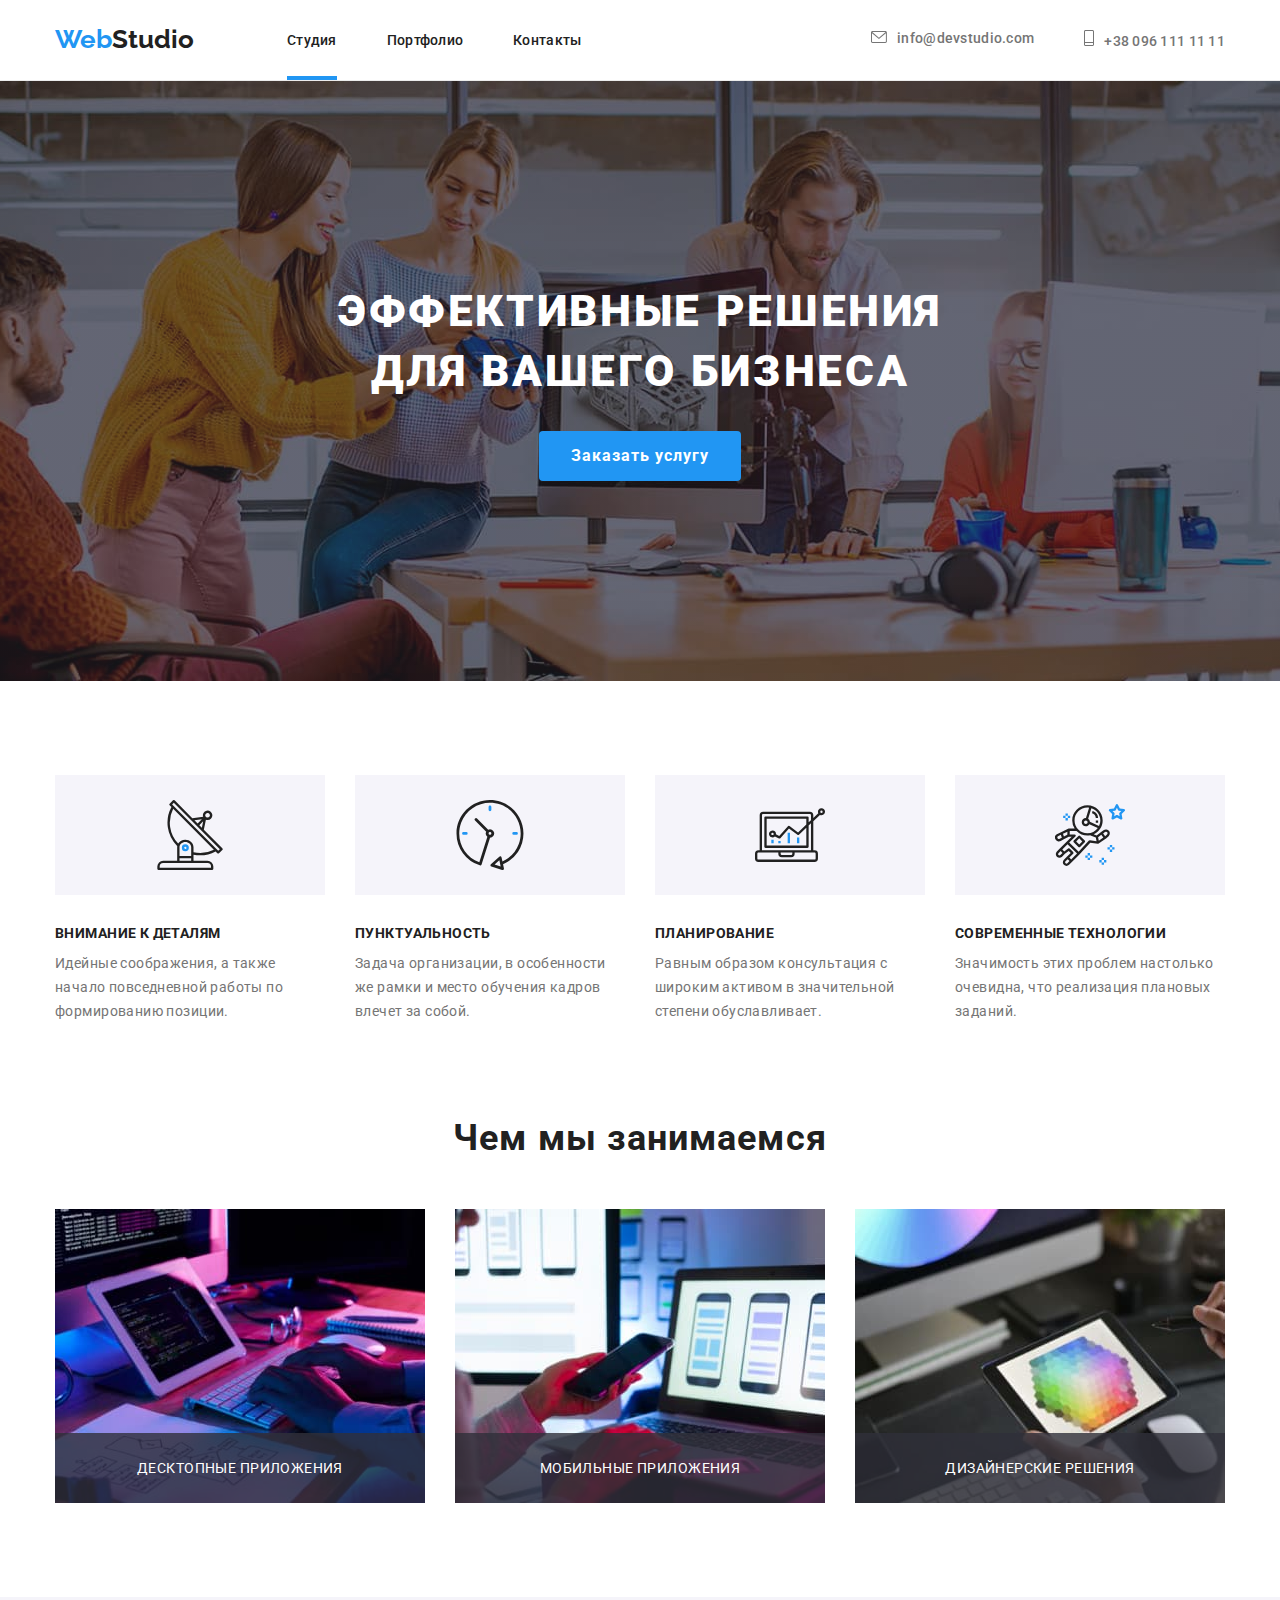
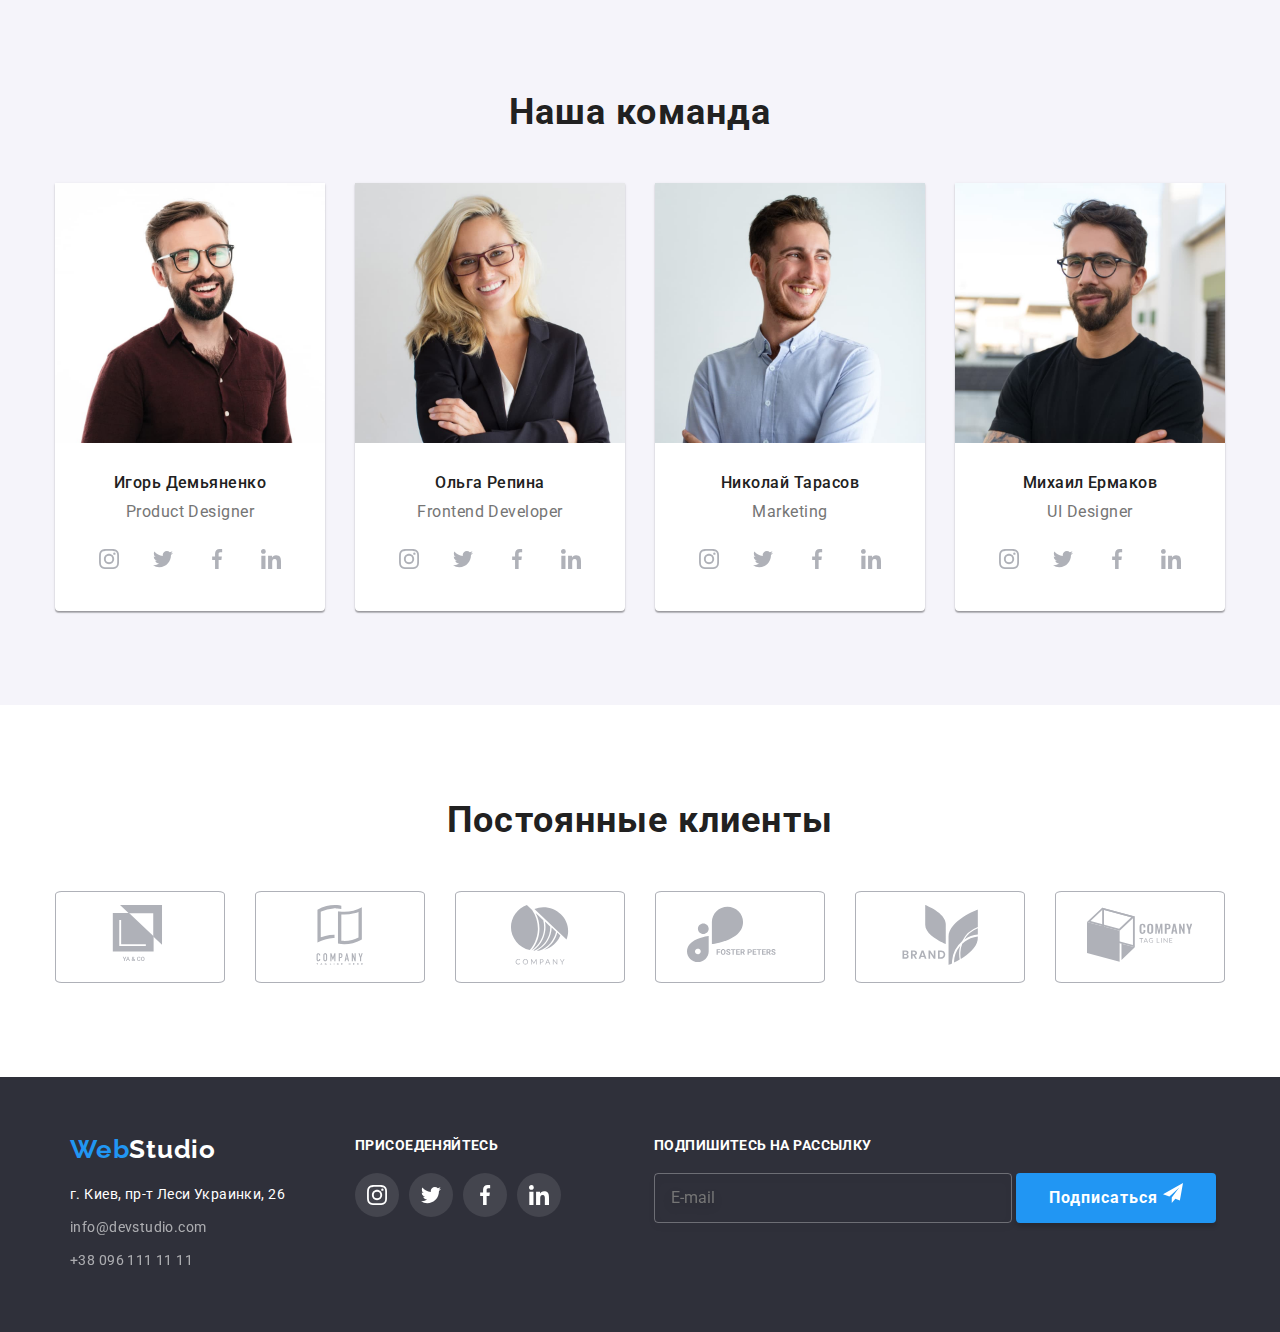
==== commit 940d490b: "second commit" ====
--- a/index.html
+++ b/index.html
@@ -9,6 +9,7 @@
     <link href="https://fonts.googleapis.com/css2?family=Raleway:wght@700&family=Roboto:wght@400;500;700;900&display=swap" rel="stylesheet">
     <link rel="stylesheet" href="https://cdnjs.cloudflare.com/ajax/libs/modern-normalize/1.0.0/modern-normalize.min.css">
     <link rel="stylesheet" href="./css/styles.css">
+    <link rel="stylesheet" href="./css/main.min.css">
 </head>
 <body>
     <header class="page-header">
--- a/css/styles.css
+++ b/css/styles.css
@@ -1,17 +1,5 @@
-:root{
-    --primary-text-color: #757575;
-    --title-text-color: #212121;
-    --accent-color: #2196f3;
-    --primary-white-color: #FFFFFF;
-    --primary-bg-color: #F5F4FA;
-
-}
-
-body {
-    font-family:'Roboto', sans-serif, 'Raleway', sans-serif;
-    color: var(--title-text-color);
-}
-ul {
+
+/* ul {
     list-style-type: none;
     margin: 0;
     padding: 0;
@@ -22,19 +10,19 @@
 img {
     display: block;
     max-width: 100%;
-}
-.section {
+} */
+/* .section {
     padding-top: 94px;
     padding-bottom: 94px;
-}
-.container {
+} */
+/* .container {
     padding-left: 15px;
     padding-right: 15px;
     margin-left: auto;
     margin-right: auto;
     width: 1200px;
-}
-.page-header {
+} */
+/* .page-header {
     border-bottom: 1px solid #ECECEC;
     padding-top: 25px;
     padding-bottom: 25px;
@@ -46,7 +34,6 @@
 .nav-bar {
 display: flex;
 align-items: center;
-
 }
 
 .site-nav {
@@ -134,8 +121,8 @@
 .link:hover,
 .link:focus{
     color: var(--accent-color);
-}
-.overlay {
+} */
+/* .overlay {
     max-width: 1600px;
     height: 600px;
     margin-left: auto;
@@ -181,8 +168,8 @@
     letter-spacing: 0.06em;  
     border: none;  
     border-radius: 4px;
-}
-.company-values {
+} */
+/* .company-values {
     display: none;
 }
 .feauters-list {
@@ -229,8 +216,8 @@
     width: 70px;
     height: 70px;
 
-}
-.our-work  {
+} */
+/* .our-work  {
     font-size: 36px;    
     font-weight: 700;
     line-height: 42px;
@@ -271,8 +258,8 @@
     color: var(--primary-white-color);
     text-transform: uppercase;
     
-}
-.team {
+} */
+/* .team {
     background-color: var(--primary-bg-color);
     padding-top: 94px;
 }
@@ -347,8 +334,8 @@
     width: 20px;
     height: 20px;
     fill: #AFB1B8;
-}
-.customer-icons {
+} */
+/* .customer-icons {
     display: inline-flex;
 }
 .customer-icons-item {
@@ -377,8 +364,8 @@
     color: var(--accent-color);
     border-color: var(--accent-color);
     fill: var(--accent-color);
-}
-.footer {
+} */
+/* .footer {
     background: #2F303A;
     padding-top: 60px;
     padding-bottom: 60px;
@@ -457,8 +444,8 @@
     text-transform: uppercase;
     color: var(--primary-white-color);   
     margin-bottom: 20px;
-}
-.form-text {
+} */
+/* .form-text {
     background: transparent;
     width: 358px;
     height: 50px;
@@ -481,8 +468,8 @@
     background: #2196F3;
     box-shadow: 0px 4px 4px rgba(0, 0, 0, 0.15);
     border-radius: 4px;
-}
-.menu {
+} */
+/* .menu {
     display: flex;
     justify-content: center;
     padding-bottom: 0px;
@@ -594,17 +581,17 @@
     letter-spacing: 0.03em;
     text-align: left;
     margin: 0px;
-}
-.card {
+} */
+/* .card {
     border-radius: 0px 0px 4px 4px;
     box-shadow: 0px 1px 3px rgba(0, 0, 0, 0.12), 0px 1px 1px rgba(0, 0, 0, 0.14), 0px 2px 1px rgba(0, 0, 0, 0.2);
     background-color: var(--primary-white-color);
-}
-.footer-cont {
+} */
+/* .footer-cont {
     padding-left: 15px;
     padding-right: 70px;
-}
-.backdrop {
+} */
+/* .backdrop {
     position: fixed;
     top: 0;
     left: 0;
@@ -754,4 +741,4 @@
 }
 .check {
     padding-left: 15px;
-}+} */--- a/css/main.min.css
+++ b/css/main.min.css
@@ -0,0 +1,2 @@
+:root{--primary-text-color: #757575;--title-text-color: #212121;--accent-color: #2196f3;--primary-white-color: #FFFFFF;--primary-bg-color: #F5F4FA}body{font-family:'Roboto', sans-serif, 'Raleway', sans-serif;color:var(--title-text-color)}ul{list-style-type:none;margin:0;padding:0}h1,h2,h3,p{margin:0}img{display:block;max-width:100%}.section{padding-top:94px;padding-bottom:94px}.container{padding-left:15px;padding-right:15px;margin-left:auto;margin-right:auto;width:1200px}.page-header{border-bottom:1px solid #ECECEC;padding-top:25px;padding-bottom:25px}.page-header .container{display:-webkit-box;display:-ms-flexbox;display:flex;-webkit-box-align:center;-ms-flex-align:center;align-items:center}.nav-bar{display:-webkit-box;display:-ms-flexbox;display:flex;-webkit-box-align:center;-ms-flex-align:center;align-items:center}.site-nav{display:-webkit-box;display:-ms-flexbox;display:flex;margin-left:93px}.site-nav__item{margin-right:50px}.site-nav__item:last-child{margin-right:0px}.contact{display:-webkit-box;display:-ms-flexbox;display:flex;margin-left:auto;color:var(--primary-text-color)}.contact-item+.contact-item{margin-left:50px}.contact-icon{margin-right:10px;fill:currentColor}.logo{font-family:Raleway;font-weight:bold;font-size:26px;text-decoration:none;color:inherit}.logo .span-logo{color:var(--accent-color)}.link{display:block;font-size:14px;font-weight:500;line-height:16px;letter-spacing:0.02em;text-align:left;color:inherit;text-decoration:none;-webkit-transition-duration:250ms;transition-duration:250ms;-webkit-transition-timing-function:cubic-bezier(0.4, 0, 0.2, 1);transition-timing-function:cubic-bezier(0.4, 0, 0.2, 1)}.link:hover,.link:focus{color:var(--accent-color)}.link-header{display:block;font-size:14px;font-weight:500;line-height:16px;letter-spacing:0.02em;text-align:left;color:inherit;text-decoration:none;-webkit-transition-duration:250ms;transition-duration:250ms;-webkit-transition-timing-function:cubic-bezier(0.4, 0, 0.2, 1);transition-timing-function:cubic-bezier(0.4, 0, 0.2, 1);position:relative}.link-header::after{content:'';display:block;width:100%;background:var(--accent-color);height:4px;position:absolute;bottom:-32px;-webkit-transition-duration:250ms;transition-duration:250ms;-webkit-transition-timing-function:cubic-bezier(0.4, 0, 0.2, 1);transition-timing-function:cubic-bezier(0.4, 0, 0.2, 1);opacity:0}.link-header.current::after{opacity:1}.link-header:hover,.link-header:focus{color:var(--accent-color)}.overlay{max-width:1600px;height:600px;margin-left:auto;margin-right:auto;background-image:-webkit-gradient(linear, left top, right top, from(rgba(47,48,58,0.4)), to(rgba(47,48,58,0.4))),url(../images/overlay.jpg);background-image:linear-gradient(to right, rgba(47,48,58,0.4), rgba(47,48,58,0.4)),url(../images/overlay.jpg);background-size:cover;background-position:center;background-repeat:no-repeat}.hero{background-color:#2F303A;text-align:center;padding-bottom:200px;padding-top:200px}.hero .order-header{margin-top:0px;margin-bottom:30px;color:var(--primary-white-color);font-size:44px;font-weight:900;line-height:60px;letter-spacing:0.06em;text-align:center;text-transform:uppercase}.hero .order-button{color:var(--primary-white-color);background-color:var(--accent-color);padding:10px 32px;font-family:Roboto;font-size:16px;font-weight:700;line-height:30px;letter-spacing:0.06em;border:none;border-radius:4px}.order-button{display:inline}.company-values{display:none}.feauters-list{display:-webkit-box;display:-ms-flexbox;display:flex;-ms-flex-wrap:wrap;flex-wrap:wrap}.feauters-item{width:270px}.feauters-item:not(:last-child){margin-right:30px}.feauters{padding-top:94px}.feauters .paragraph-header{font-size:14px;font-weight:700;line-height:16px;letter-spacing:0.03em;text-align:left;text-transform:uppercase;margin-bottom:10px}.feauters .paragraph-content{color:var(--primary-text-color);font-size:14px;font-weight:400;line-height:24px;letter-spacing:0.03em;text-align:left}.features-box__color{height:120px;margin-bottom:30px;background-color:#F5F4FA;display:-webkit-box;display:-ms-flexbox;display:flex;-webkit-box-pack:center;-ms-flex-pack:center;justify-content:center;-webkit-box-align:center;-ms-flex-align:center;align-items:center}.features-icon__svg{width:70px;height:70px}.our-work{font-size:36px;font-weight:700;line-height:42px;letter-spacing:0.03em;text-align:center;margin-bottom:50px;margin-top:0px}.work-item{display:-webkit-box;display:-ms-flexbox;display:flex}.work-item__img{margin-left:30px;position:relative}.work-item__img:first-child{margin-left:0px}.overlay-img{display:-webkit-box;display:-ms-flexbox;display:flex;text-align:center;background-color:rgba(47,48,58,0.8);position:absolute;width:100%;height:70px;bottom:0px}.overlay-p{position:absolute;width:100%;top:50%;left:50%;-webkit-transform:translate(-50%, -50%);transform:translate(-50%, -50%);font-size:14px;line-height:16px;letter-spacing:0.03em;color:var(--primary-white-color);text-transform:uppercase}.team{background-color:var(--primary-bg-color);padding-top:94px}.team-header{font-size:36px;font-weight:700;line-height:42px;letter-spacing:0.03em;text-align:center;margin-bottom:50px;margin-top:0px}.members-header{font-size:16px;font-weight:500;line-height:19px;letter-spacing:0.03em;margin:0px 0px 10px 0px}.member-position{color:var(--primary-text-color);font-size:16px;font-weight:400;line-height:19px;letter-spacing:0.03em;margin:0px 0px 16px 0px}.member-list{display:-webkit-box;display:-ms-flexbox;display:flex}.member-list__card{margin-left:30px;text-align:center}.member-list__card:first-child{margin-left:0px}.member-img{display:block;max-width:100%}.member-cnt{padding-top:30px;padding-bottom:30px}.socials-icons{display:-webkit-inline-box;display:-ms-inline-flexbox;display:inline-flex}.socials-icons__item:not(:last-child){margin-right:10px}.socials-icons__link{display:-webkit-box;display:-ms-flexbox;display:flex;-webkit-box-align:center;-ms-flex-align:center;align-items:center;-webkit-box-pack:center;-ms-flex-pack:center;justify-content:center;width:44px;height:44px;border-radius:50%;background-color:var(--primary-white-color);-webkit-transition-duration:250ms;transition-duration:250ms;-webkit-transition-timing-function:cubic-bezier(0.4, 0, 0.2, 1);transition-timing-function:cubic-bezier(0.4, 0, 0.2, 1)}.socials-icons__link:hover,.socials-icons__link:focus{background-color:var(--accent-color)}.socials-icons__link:hover .socials-icons__svg,.socials-icons__link:focus .socials-icons__svg{fill:var(--primary-white-color)}.socials-icons__svg{width:20px;height:20px;fill:#AFB1B8}.member-list__card{border-radius:0px 0px 4px 4px;-webkit-box-shadow:0px 1px 3px rgba(0,0,0,0.12),0px 1px 1px rgba(0,0,0,0.14),0px 2px 1px rgba(0,0,0,0.2);box-shadow:0px 1px 3px rgba(0,0,0,0.12),0px 1px 1px rgba(0,0,0,0.14),0px 2px 1px rgba(0,0,0,0.2);background-color:var(--primary-white-color)}.customer-icons{display:-webkit-inline-box;display:-ms-inline-flexbox;display:inline-flex}.customer-icons-item{border:1px solid #AFB1B8;border-radius:4%;height:92px;width:170px;display:-webkit-box;display:-ms-flexbox;display:flex;-webkit-box-pack:center;-ms-flex-pack:center;justify-content:center;-webkit-box-align:center;-ms-flex-align:center;align-items:center;cursor:pointer;fill:#AFB1B8;-webkit-transition-duration:250ms;transition-duration:250ms;-webkit-transition-timing-function:cubic-bezier(0.4, 0, 0.2, 1);transition-timing-function:cubic-bezier(0.4, 0, 0.2, 1)}.customer-icons-item:not(:last-child){margin-right:30px}.customer-icons-item:focus,.customer-icons-item:hover{color:var(--accent-color);border-color:var(--accent-color);fill:var(--accent-color)}.customer-icons-svg{width:106px;height:60px;fill:inherit}.footer{background:#2F303A;padding-top:60px;padding-bottom:60px}.footer .container{display:-webkit-box;display:-ms-flexbox;display:flex}.footer-link{color:var(--primary-white-color);text-decoration:none;font-size:14px;font-weight:400;line-height:24px;letter-spacing:0.03em;text-align:left}.footer-icons{display:-webkit-inline-box;display:-ms-inline-flexbox;display:inline-flex}.footer-icons__item:not(:last-child){margin-right:10px}.footer-icons__link{display:-webkit-box;display:-ms-flexbox;display:flex;-webkit-box-align:center;-ms-flex-align:center;align-items:center;-webkit-box-pack:center;-ms-flex-pack:center;justify-content:center;width:44px;height:44px;border-radius:50%;background-color:rgba(255,255,255,0.1);-webkit-transition-duration:250ms;transition-duration:250ms;-webkit-transition-timing-function:cubic-bezier(0.4, 0, 0.2, 1);transition-timing-function:cubic-bezier(0.4, 0, 0.2, 1)}.footer-icons__link:hover,.footer-icons__link:focus{background-color:var(--accent-color)}.footer-icons__link:hover .footer-icons__svg,.footer-icons__link:focus .footer-icons__svg{fill:var(--primary-white-color)}.footer-icons__svg{width:20px;height:20px;fill:var(--primary-white-color)}.footer-address{margin-top:20px;font-style:normal}.footer-list{margin-bottom:9px}.footer-list:last-child{margin-bottom:0px}.opacity-class{opacity:60%}.footer .logo{font-family:Raleway;font-weight:bold;font-size:26px;text-decoration:none}.footer-join{margin-right:93px}.footer-join__header{font-size:14px;font-style:normal;font-weight:700;line-height:16px;letter-spacing:0.03em;text-transform:uppercase;color:var(--primary-white-color);margin-bottom:20px}.form-text{background:transparent;width:358px;height:50px;border:1px solid rgba(255,255,255,0.3);-webkit-box-sizing:border-box;box-sizing:border-box;-webkit-filter:drop-shadow(0px 4px 4px rgba(0,0,0,0.15));filter:drop-shadow(0px 4px 4px rgba(0,0,0,0.15));border-radius:4px;padding-left:16px}.subscribe-btn{color:var(--primary-white-color);background-color:var(--accent-color);font-size:16px;font-weight:700;line-height:30px;letter-spacing:0.06em;border:none;width:200px;height:50px;background:#2196F3;-webkit-box-shadow:0px 4px 4px rgba(0,0,0,0.15);box-shadow:0px 4px 4px rgba(0,0,0,0.15);border-radius:4px}.footer-cont{padding-left:15px;padding-right:70px}.menu{display:-webkit-box;display:-ms-flexbox;display:flex;-webkit-box-pack:center;-ms-flex-pack:center;justify-content:center;padding-bottom:0px}.menu-button{margin-right:8px}.menu-button:last-child{margin-right:0px}.button{border-radius:4px;border:none;padding:6px 22px;font-size:16px;font-weight:500;line-height:26px;letter-spacing:0.03em;background-color:var(--primary-bg-color);text-decoration:none;color:var(--title-text-color);text-align:center;-webkit-transition-duration:250ms;transition-duration:250ms;-webkit-transition-timing-function:cubic-bezier(0.4, 0, 0.2, 1);transition-timing-function:cubic-bezier(0.4, 0, 0.2, 1)}.menu li button:hover,.menu li button:focus{background-color:var(--accent-color);color:var(--primary-white-color)}.flex-container{display:-webkit-box;display:-ms-flexbox;display:flex;-ms-flex-wrap:wrap;flex-wrap:wrap;margin-left:auto;margin-right:auto;margin-top:50px}.flex-elements{width:calc((100% - 2 * 30px) / 3);margin-right:30px;margin-bottom:30px}.flex-elements:nth-child(3n){margin-right:0px}.flex-elements:nth-last-child(-n+3){margin-bottom:0px}.flex-link{display:block;-webkit-transition-duration:250ms;transition-duration:250ms;-webkit-transition-timing-function:cubic-bezier(0.4, 0, 0.2, 1);transition-timing-function:cubic-bezier(0.4, 0, 0.2, 1)}.flex-link:hover,.flex-link:focus{-webkit-box-shadow:0px 1px 1px rgba(0,0,0,0.12),0px 4px 4px rgba(0,0,0,0.06),1px 4px 6px rgba(0,0,0,0.16);box-shadow:0px 1px 1px rgba(0,0,0,0.12),0px 4px 4px rgba(0,0,0,0.06),1px 4px 6px rgba(0,0,0,0.16);color:inherit}.flex-image{display:block}.flex-text{border:1px solid #EEEEEE;border-top:none;padding:20px 24px}.overlay-thumb{position:relative;color:var(--primary-white-color);font-size:18px;font-weight:400;line-height:28px;letter-spacing:0.03em;overflow:hidden}.overlay-text{display:inline-block;position:absolute;top:0%;right:0%;width:100%;height:100%;-webkit-transform:translateY(100%);transform:translateY(100%);background-color:rgba(33,150,243,0.9);opacity:0;-webkit-transition-duration:250ms;transition-duration:250ms;-webkit-transition-timing-function:cubic-bezier(0.4, 0, 0.2, 1);transition-timing-function:cubic-bezier(0.4, 0, 0.2, 1);padding:63px 24px}.flex-link:hover .overlay-text,.flex-link:focus .overlay-text{opacity:1;-webkit-transform:translateY(0);transform:translateY(0)}.flex-container .info-header{font-size:18px;font-weight:700;line-height:36px;letter-spacing:0.06em;text-align:left;margin:0px 0px 4px 0px}.flex-container .info-contant{color:var(--primary-text-color);font-size:16px;font-weight:400;line-height:30px;letter-spacing:0.03em;text-align:left;margin:0px}.backdrop{position:fixed;top:0;left:0;width:100%;height:100%;background-color:rgba(0,0,0,0.2);-webkit-transition-duration:250ms;transition-duration:250ms;-webkit-transition-timing-function:cubic-bezier(0.4, 0, 0.2, 1);transition-timing-function:cubic-bezier(0.4, 0, 0.2, 1)}.is-hidden{opacity:0;visibility:hidden;pointer-events:none}.modal{background-color:var(--primary-white-color);width:528px;height:581px;position:absolute;top:50%;left:50%;-webkit-transform:translate(-50%, -50%);transform:translate(-50%, -50%);padding:40px}.modal-close{position:absolute;top:8px;right:8px;width:30px;height:30px;border-radius:50%;border:1px solid rgba(0,0,0,0.1);background-color:transparent;display:-webkit-box;display:-ms-flexbox;display:flex;-webkit-box-pack:center;-ms-flex-pack:center;justify-content:center;-webkit-box-align:center;-ms-flex-align:center;align-items:center}.modal-title{text-align:center;font-style:normal;font-weight:bold;font-size:20px;line-height:23px;letter-spacing:0.03em;margin-bottom:12px}.form-field{margin-bottom:10px}.form-input{display:block;border:1px solid rgba(33,33,33,0.2);-webkit-box-sizing:border-box;box-sizing:border-box;border-radius:4px;width:100%;height:40px;padding-left:42px;position:relative;-webkit-transition-duration:250ms;transition-duration:250ms;-webkit-transition-timing-function:cubic-bezier(0.4, 0, 0.2, 1);transition-timing-function:cubic-bezier(0.4, 0, 0.2, 1)}.form-input:focus-within{border-color:var(--accent-color)}.form-input .cross-icon{position:absolute;left:10px;top:50%;-webkit-transform:translate(0, -50%);transform:translate(0, -50%);-webkit-transition-duration:250ms;transition-duration:250ms;-webkit-transition-timing-function:cubic-bezier(0.4, 0, 0.2, 1);transition-timing-function:cubic-bezier(0.4, 0, 0.2, 1)}.form-input:focus-within>.cross-icon{fill:var(--accent-color)}.modal-close:focus-within>.cross-icon{fill:var(--accent-color)}.form-input input{border:0;height:100%;width:100%;padding-right:15px}.form-input input:focus{outline:none}.form-textarea{display:block;border:1px solid rgba(33,33,33,0.2);-webkit-box-sizing:border-box;box-sizing:border-box;border-radius:4px;width:100%;height:120px;resize:none;padding:12px 16px}.form-textarea:focus{outline:none;border:1px solid var(--accent-color)}.contract-block{margin:20px 13px 0;font-size:14px;line-height:24px;letter-spacing:0.03em;color:var(--primary-text-color)}.form .subscribe-btn{display:block;margin:30px auto 0}.form-label{font-size:12px;font-style:normal;font-weight:400;line-height:14px;letter-spacing:0.01em;text-align:left;color:var(--primary-text-color)}.policy{color:var(--accent-color)}.check-input{position:absolute;-webkit-appearance:none;-moz-appearance:none;appearance:none}.checkbox-svg{position:absolute;margin-left:-20px;margin-bottom:-2px;border:2px solid var(--primary-text-color);border-radius:2px;cursor:pointer;fill:transparent}.check-input:hover+.checkbox-svg,.check-input:focus+.checkbox-svg{border-color:var(--accent-color)}.check-input:checked+.checkbox-svg{background-color:var(--accent-color);fill:var(--primary-white-color);border-color:transparent}.check{padding-left:15px}
+/*# sourceMappingURL=main.min.css.map */